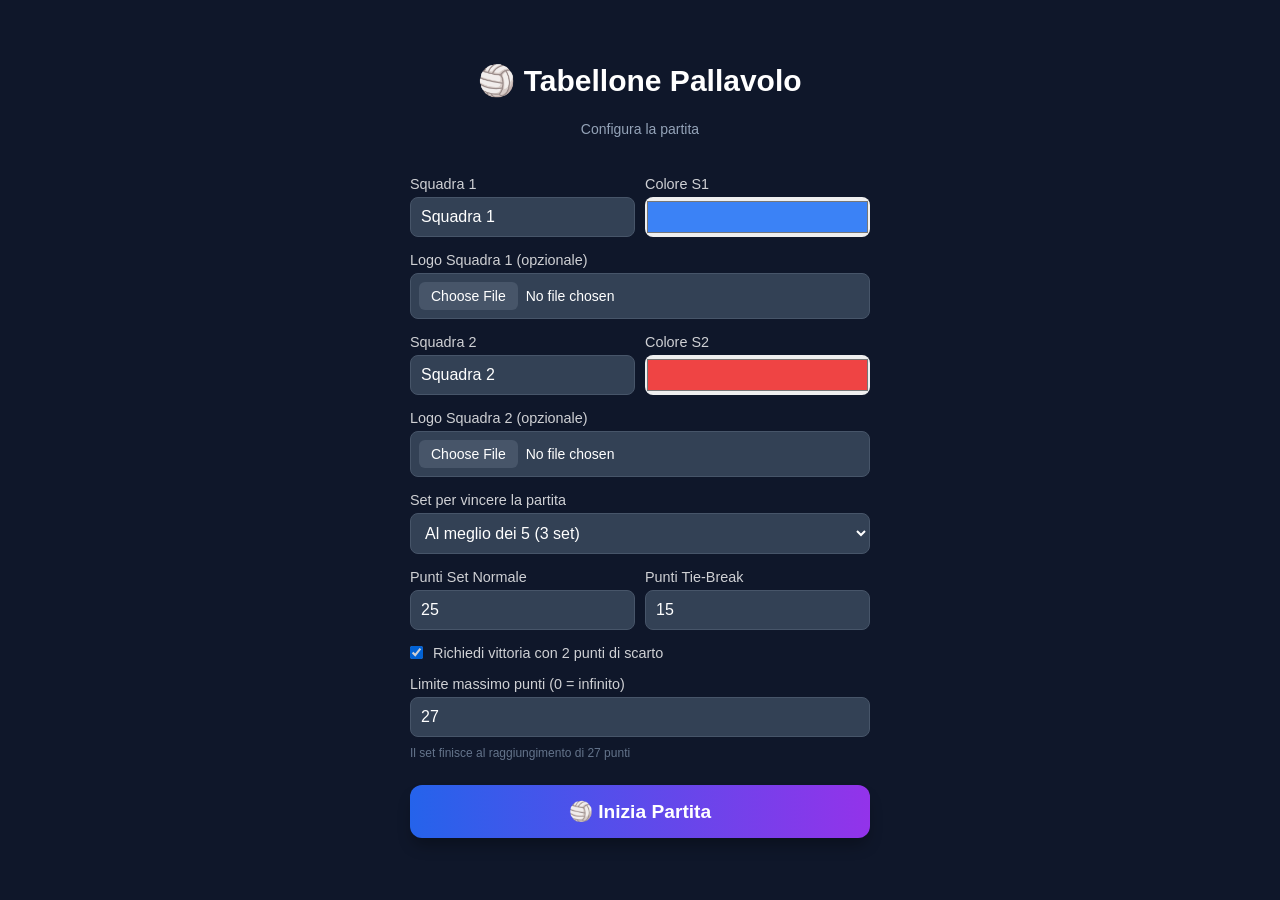
==== index.html @ fcf26193 "task snapshot 94f5e1e7-fddf-4aed-8e7c-32d12f88299a" ====
<!DOCTYPE html>
<html lang="it">
<head>
    <meta charset="UTF-8">
    <meta name="viewport" content="width=device-width, initial-scale=1.0, maximum-scale=1.0, user-scalable=no">
    <title>🏐 Tabellone Pallavolo</title>
    <style>
        * {
            box-sizing: border-box;
            margin: 0;
            padding: 0;
            -webkit-tap-highlight-color: transparent;
        }

        body {
            font-family: -apple-system, BlinkMacSystemFont, 'Segoe UI', Roboto, sans-serif;
            background-color: #0f172a;
            color: #ffffff;
            height: 100dvh;
            overflow: hidden;
            touch-action: none;
        }

        /* SETUP SCREEN */
        #setup-screen {
            padding: 20px;
            max-width: 500px;
            margin: auto;
            height: 100dvh;
            display: flex;
            flex-direction: column;
            justify-content: center;
            gap: 15px;
            overflow-y: auto;
        }

        .form-group {
            display: flex;
            flex-direction: column;
            gap: 5px;
        }

        label {
            font-size: 0.9rem;
            opacity: 0.8;
        }

        input[type="text"], input[type="number"], select {
            padding: 10px;
            border-radius: 8px;
            border: 1px solid #475569;
            background: #334155;
            color: white;
            font-size: 1rem;
        }

        input[type="color"] {
            width: 100%;
            height: 40px;
            border: none;
            cursor: pointer;
            border-radius: 8px;
        }

        input[type="file"] {
            padding: 8px;
            border-radius: 8px;
            border: 1px solid #475569;
            background: #334155;
            color: white;
            font-size: 0.875rem;
            cursor: pointer;
        }

        input[type="file"]::-webkit-file-upload-button {
            background: #475569;
            color: white;
            border: none;
            padding: 6px 12px;
            border-radius: 6px;
            cursor: pointer;
            margin-right: 8px;
        }

        .logo-preview {
            width: 60px;
            height: 60px;
            border-radius: 8px;
            object-fit: contain;
            background: rgba(0,0,0,0.2);
            margin-top: 8px;
        }

        .row {
            display: flex;
            gap: 10px;
        }

        button.primary-btn {
            background: linear-gradient(to right, #2563eb, #9333ea);
            color: white;
            border: none;
            padding: 15px;
            font-size: 1.2rem;
            font-weight: bold;
            border-radius: 12px;
            cursor: pointer;
            margin-top: 10px;
            box-shadow: 0 10px 15px -3px rgba(0,0,0,0.3);
        }

        button.primary-btn:active {
            transform: scale(0.98);
        }

        /* GAME SCREEN */
        #game-screen {
            display: none;
            height: 100dvh;
            width: 100%;
            flex-direction: column;
        }

        .top-bar {
            display: grid;
            grid-template-columns: 1fr auto 1fr;
            align-items: center;
            padding: 12px 16px;
            background: rgba(15, 23, 42, 0.9);
            border-bottom: 1px solid #334155;
            gap: 12px;
        }

        .top-bar-left {
            display: flex;
            align-items: center;
            gap: 8px;
            justify-self: start;
        }

        .top-bar-center {
            display: flex;
            flex-direction: column;
            align-items: center;
            justify-self: center;
        }

        .top-bar-right {
            display: flex;
            align-items: center;
            gap: 4px;
            justify-self: end;
        }

        .set-btn {
            width: 40px;
            height: 40px;
            border-radius: 8px;
            background: #334155;
            color: white;
            border: none;
            font-size: 18px;
            font-weight: bold;
            cursor: pointer;
        }

        .set-btn:disabled {
            opacity: 0.3;
            cursor: not-allowed;
        }

        .set-display {
            display: flex;
            flex-direction: column;
            align-items: center;
            min-width: 100px;
        }

        .set-number {
            font-size: 3.5rem;
            font-weight: 900;
            line-height: 1;
        }

        .set-label {
            font-size: 12px;
            opacity: 0.6;
            font-weight: 600;
            text-transform: uppercase;
        }

        .sets-score-bar {
            font-size: 14px;
            color: rgba(255,255,255,0.5);
            margin-top: 2px;
        }

        .first-to-target {
            padding: 4px 12px;
            border-radius: 20px;
            background: rgba(234, 179, 8, 0.2);
            border: 1px solid rgba(234, 179, 8, 0.5);
            animation: pulse 2s infinite;
        }

        .first-to-target span {
            color: #fde047;
            font-size: 12px;
            font-weight: bold;
        }

        .action-buttons {
            display: flex;
            gap: 4px;
        }

        .action-btn {
            padding: 6px 10px;
            border-radius: 6px;
            background: #334155;
            color: rgba(255,255,255,0.8);
            border: none;
            font-size: 14px;
            cursor: pointer;
        }

        .action-btn.danger {
            background: rgba(127, 29, 29, 0.5);
            color: #fca5a5;
        }

        .court-container {
            flex: 1;
            display: flex;
            overflow: hidden;
        }

        @media (orientation: portrait) {
            .court-container {
                flex-direction: column;
            }
        }

        .team-zone {
            flex: 1;
            display: flex;
            flex-direction: column;
            justify-content: center;
            align-items: center;
            padding: 10px;
            position: relative;
            cursor: pointer;
            user-select: none;
            transition: filter 0.15s;
        }

        .team-zone:active {
            filter: brightness(1.2);
        }

        .team-header {
            display: flex;
            align-items: center;
            justify-content: center;
            gap: 8px;
            width: 100%;
            padding: 8px;
        }

        @media (min-width: 768px) {
            .team-header {
                gap: 12px;
            }
        }

        .team-logo-large {
            width: clamp(120px, 35vw, 300px);
            height: clamp(120px, 35vw, 300px);
            border-radius: 50%;
            object-fit: contain;
            background: rgba(255,255,255,0.15);
            padding: 15px;
            border: 4px solid rgba(255,255,255,0.3);
            box-shadow: 0 12px 30px rgba(0,0,0,0.4);
            margin: 15px 0;
        }

        @media (orientation: landscape) {
            .team-logo-large {
                width: clamp(100px, 22vh, 280px);
                height: clamp(100px, 22vh, 280px);
                padding: 12px;
            }
        }

        @media (min-width: 768px) {
            .team-logo-large {
                width: clamp(180px, 28vw, 350px);
                height: clamp(180px, 28vw, 350px);
                padding: 20px;
                border-width: 5px;
            }
        }

        @media (min-width: 768px) and (orientation: landscape) {
            .team-logo-large {
                width: clamp(150px, 25vh, 320px);
                height: clamp(150px, 25vh, 320px);
                padding: 18px;
            }
        }

        .team-logo-placeholder-large {
            width: clamp(120px, 35vw, 300px);
            height: clamp(120px, 35vw, 300px);
            border-radius: 50%;
            background: rgba(255,255,255,0.1);
            display: flex;
            align-items: center;
            justify-content: center;
            font-size: clamp(60px, 18vw, 150px);
            border: 4px solid rgba(255,255,255,0.2);
            margin: 15px 0;
        }

        @media (orientation: landscape) {
            .team-logo-placeholder-large {
                width: clamp(100px, 22vh, 280px);
                height: clamp(100px, 22vh, 280px);
                font-size: clamp(50px, 12vh, 140px);
            }
        }

        @media (min-width: 768px) {
            .team-logo-placeholder-large {
                width: clamp(180px, 28vw, 350px);
                height: clamp(180px, 28vw, 350px);
                font-size: clamp(90px, 15vw, 180px);
                border-width: 5px;
            }
        }

        @media (min-width: 768px) and (orientation: landscape) {
            .team-logo-placeholder-large {
                width: clamp(150px, 25vh, 320px);
                height: clamp(150px, 25vh, 320px);
                font-size: clamp(75px, 13vh, 160px);
            }
        }

        .team-name {
            font-size: 2rem;
            font-weight: 900;
            text-transform: uppercase;
            text-align: center;
            text-shadow: 0 4px 8px rgba(0,0,0,0.7);
        }

        @media (orientation: landscape) {
            .team-name {
                font-size: 1.75rem;
            }
        }

        @media (min-width: 768px) {
            .team-name {
                font-size: 2.5rem;
            }
        }

        @media (min-width: 768px) and (orientation: landscape) {
            .team-name {
                font-size: 2.25rem;
            }
        }

        @media (min-width: 1024px) and (orientation: landscape) {
            .team-name {
                font-size: 3rem;
            }
        }

        .sets-badge {
            display: flex;
            align-items: center;
            gap: 6px;
            background: rgba(0,0,0,0.3);
            border-radius: 24px;
            padding: 6px 12px;
        }

        @media (min-width: 768px) {
            .sets-badge {
                padding: 8px 16px;
                gap: 8px;
            }
        }

        .set-dot {
            width: 16px;
            height: 16px;
            border-radius: 50%;
            background: white;
            box-shadow: 0 2px 4px rgba(0,0,0,0.3);
        }

        @media (min-width: 768px) {
            .set-dot {
                width: 20px;
                height: 20px;
            }
        }

        .sets-count {
            font-size: 1.5rem;
            font-weight: 900;
            color: white;
            margin-left: 6px;
            text-shadow: 0 2px 4px rgba(0,0,0,0.5);
        }

        @media (min-width: 768px) {
            .sets-count {
                font-size: 2rem;
            }
        }

        .score-display {
            font-size: clamp(6rem, 28vw, 16rem);
            font-weight: 900;
            line-height: 1;
            text-shadow: 0 6px 12px rgba(0,0,0,0.5);
        }

        @media (orientation: landscape) {
            .score-display {
                font-size: clamp(6rem, 25vh, 18rem);
            }
        }

        @media (min-width: 768px) {
            .score-display {
                font-size: clamp(8rem, 25vw, 20rem);
            }
        }

        @media (min-width: 768px) and (orientation: landscape) {
            .score-display {
                font-size: clamp(8rem, 22vh, 22rem);
            }
        }

        .first-to-badge {
            margin-top: 4px;
            padding: 4px 12px;
            border-radius: 20px;
            background: rgba(250, 204, 21, 0.3);
            border: 2px solid #facc15;
            animation: pulse 2s infinite;
        }

        .first-to-badge span {
            color: #fef08a;
            font-weight: bold;
            font-size: 12px;
            text-shadow: 0 1px 2px rgba(0,0,0,0.5);
        }

        @media (min-width: 768px) {
            .first-to-badge span {
                font-size: 14px;
            }
        }

        .hint {
            position: absolute;
            bottom: 8px;
            color: rgba(255,255,255,0.4);
            font-size: 10px;
            text-shadow: 0 1px 2px rgba(0,0,0,0.3);
        }

        @media (min-width: 768px) {
            .hint {
                font-size: 12px;
            }
        }

        /* MODALS */
        .modal-overlay {
            position: fixed;
            top: 0;
            left: 0;
            width: 100%;
            height: 100%;
            background: rgba(0,0,0,0.8);
            backdrop-filter: blur(4px);
            display: none;
            justify-content: center;
            align-items: center;
            z-index: 100;
            padding: 16px;
        }

        .modal-content {
            background: #1e293b;
            border-radius: 16px;
            padding: 24px;
            max-width: 400px;
            width: 100%;
            text-align: center;
            border: 1px solid #475569;
            box-shadow: 0 25px 50px -12px rgba(0,0,0,0.5);
            animation: bounce-in 0.5s;
        }

        .modal-title {
            font-size: 1.5rem;
            font-weight: bold;
            margin-bottom: 16px;
        }

        .modal-text {
            font-size: 1.125rem;
            margin-bottom: 16px;
            color: #cbd5e1;
        }

        .modal-btn {
            width: 100%;
            padding: 12px;
            border-radius: 12px;
            border: none;
            font-weight: bold;
            font-size: 1.125rem;
            cursor: pointer;
            box-shadow: 0 10px 15px -3px rgba(0,0,0,0.3);
        }

        .modal-btn:active {
            transform: scale(0.98);
        }

        .modal-btn.success {
            background: linear-gradient(to right, #16a34a, #059669);
            color: white;
        }

        .modal-btn.primary {
            background: linear-gradient(to right, #2563eb, #9333ea);
            color: white;
        }

        .history-list {
            max-height: 240px;
            overflow-y: auto;
            margin: 16px 0;
        }

        .history-item {
            display: flex;
            align-items: center;
            justify-content: space-between;
            padding: 8px 12px;
            border-radius: 8px;
            margin-bottom: 8px;
        }

        .history-item.team1-won {
            background: rgba(30, 58, 138, 0.3);
            border: 1px solid rgba(29, 78, 216, 0.5);
        }

        .history-item.team2-won {
            background: rgba(127, 29, 29, 0.3);
            border: 1px solid rgba(185, 28, 28, 0.5);
        }

        .victory-screen {
            display: none;
            height: 100dvh;
            width: 100%;
            background: #0f172a;
            justify-content: center;
            align-items: center;
            padding: 16px;
            overflow-y: auto;
        }

        .victory-content {
            text-align: center;
            max-width: 500px;
            width: 100%;
        }

        .trophy {
            font-size: 6rem;
            margin-bottom: 16px;
            animation: bounce 1s infinite;
        }

        @media (min-width: 768px) {
            .trophy {
                font-size: 8rem;
            }
        }

        .winner-name {
            font-size: 2rem;
            font-weight: 900;
            margin-bottom: 8px;
        }

        @media (min-width: 768px) {
            .winner-name {
                font-size: 3rem;
            }
        }

        .winner-label {
            font-size: 1.5rem;
            font-weight: 600;
            margin-bottom: 4px;
        }

        @media (min-width: 768px) {
            .winner-label {
                font-size: 1.875rem;
            }
        }

        .winner-score {
            font-size: 1.125rem;
            color: #94a3b8;
            margin-bottom: 24px;
        }

        @media (min-width: 768px) {
            .winner-score {
                font-size: 1.25rem;
            }
        }

        .summary-box {
            background: #1e293b;
            border-radius: 12px;
            padding: 16px;
            margin-bottom: 24px;
            border: 1px solid #334155;
        }

        .summary-title {
            font-size: 14px;
            font-weight: 600;
            color: #94a3b8;
            margin-bottom: 12px;
            text-transform: uppercase;
            letter-spacing: 0.05em;
        }

        @keyframes pulse {
            0%, 100% { opacity: 1; }
            50% { opacity: 0.5; }
        }

        @keyframes bounce-in {
            0% { transform: scale(0.3); opacity: 0; }
            50% { transform: scale(1.05); opacity: 1; }
            70% { transform: scale(0.95); }
            100% { transform: scale(1); }
        }

        @keyframes bounce {
            0%, 100% { transform: translateY(-10%); }
            50% { transform: translateY(0); }
        }
    </style>
</head>
<body>
    <!-- SETUP SCREEN -->
    <div id="setup-screen">
        <h1 style="text-align:center; font-size:1.875rem; font-weight:bold; margin-bottom:8px;">🏐 Tabellone Pallavolo</h1>
        <p style="text-align:center; color:#94a3b8; font-size:14px; margin-bottom:24px;">Configura la partita</p>

        <div class="row">
            <div class="form-group" style="flex:1;">
                <label>Squadra 1</label>
                <input type="text" id="team1-name" value="Squadra 1">
            </div>
            <div class="form-group" style="flex:1;">
                <label>Colore S1</label>
                <input type="color" id="team1-color" value="#3b82f6">
            </div>
        </div>

        <div class="form-group">
            <label>Logo Squadra 1 (opzionale)</label>
            <input type="file" id="team1-logo" accept="image/*" onchange="previewLogo(1)">
            <img id="logo-preview-1" class="logo-preview" style="display:none;">
        </div>

        <div class="row">
            <div class="form-group" style="flex:1;">
                <label>Squadra 2</label>
                <input type="text" id="team2-name" value="Squadra 2">
            </div>
            <div class="form-group" style="flex:1;">
                <label>Colore S2</label>
                <input type="color" id="team2-color" value="#ef4444">
            </div>
        </div>

        <div class="form-group">
            <label>Logo Squadra 2 (opzionale)</label>
            <input type="file" id="team2-logo" accept="image/*" onchange="previewLogo(2)">
            <img id="logo-preview-2" class="logo-preview" style="display:none;">
        </div>

        <div class="form-group">
            <label>Set per vincere la partita</label>
            <select id="sets-to-win">
                <option value="2">Al meglio dei 3 (2 set)</option>
                <option value="3" selected>Al meglio dei 5 (3 set)</option>
                <option value="4">Al meglio dei 7 (4 set)</option>
            </select>
        </div>

        <div class="row">
            <div class="form-group" style="flex:1;">
                <label>Punti Set Normale</label>
                <input type="number" id="points-normal" value="25" min="1">
            </div>
            <div class="form-group" style="flex:1;">
                <label>Punti Tie-Break</label>
                <input type="number" id="points-tiebreak" value="15" min="1">
            </div>
        </div>

        <div class="form-group">
            <label style="display:flex; align-items:center; gap:10px;">
                <input type="checkbox" id="require-diff" checked>
                Richiedi vittoria con 2 punti di scarto
            </label>
        </div>

        <div class="form-group" id="cap-wrapper">
            <label>Limite massimo punti (0 = infinito)</label>
            <input type="number" id="point-cap" value="27" min="0">
            <p style="font-size:12px; color:#64748b; margin-top:4px;">Il set finisce al raggiungimento di 27 punti</p>
        </div>

        <button class="primary-btn" onclick="startGame()">🏐 Inizia Partita</button>
    </div>

    <!-- GAME SCREEN -->
    <div id="game-screen">
        <div class="top-bar">
            <div class="top-bar-left">
                <button class="set-btn" id="prev-set-btn" onclick="changeSet(-1)">−</button>
                <button class="set-btn" id="next-set-btn" onclick="changeSet(1)">+</button>
            </div>

            <div class="top-bar-center">
                <div class="set-display">
                    <span class="set-number" id="current-set-num">1</span>
                    <span class="set-label">SET <span id="tiebreak-label" style="color:#facc15; display:none;">TIE-BREAK</span></span>
                    <span class="sets-score-bar" id="sets-score">Set: 0 - 0</span>
                </div>
            </div>

            <div class="top-bar-right">
                <button class="action-btn" onclick="showHistory()">📋</button>
                <button class="action-btn" onclick="swapSides()">🔄</button>
                <button class="action-btn" onclick="undoLastSet()">↩️</button>
                <button class="action-btn danger" onclick="backToSetup()">✕</button>
            </div>
        </div>

        <div class="court-container" id="court">
            <div class="team-zone" id="zone-team1" oncontextmenu="return false;">
                <div class="team-header">
                    <div class="team-name" id="display-name-1">Squadra 1</div>
                    <div class="sets-badge">
                        <div id="sets-dots-1"></div>
                        <span class="sets-count" id="sets-count-1">0</span>
                    </div>
                </div>
                <div class="score-display" id="score-1">0</div>
                <div id="logo-container-1">
                    <div class="team-logo-placeholder-large">🏐</div>
                </div>
                <div class="first-to-badge" id="first-to-1" style="display:none;">
                    <span>⭐ Primo a 25!</span>
                </div>
                <div class="hint">Tap = +1 | Pressione lunga = -1</div>
            </div>

            <div class="team-zone" id="zone-team2" oncontextmenu="return false;">
                <div class="team-header">
                    <div class="team-name" id="display-name-2">Squadra 2</div>
                    <div class="sets-badge">
                        <div id="sets-dots-2"></div>
                        <span class="sets-count" id="sets-count-2">0</span>
                    </div>
                </div>
                <div class="score-display" id="score-2">0</div>
                <div id="logo-container-2">
                    <div class="team-logo-placeholder-large">🏐</div>
                </div>
                <div class="first-to-badge" id="first-to-2" style="display:none;">
                    <span>⭐ Primo a 25!</span>
                </div>
                <div class="hint">Tap = +1 | Pressione lunga = -1</div>
            </div>
        </div>
    </div>

    <!-- SET WON MODAL -->
    <div class="modal-overlay" id="modal-set">
        <div class="modal-content">
            <div style="font-size:3rem; margin-bottom:12px;">🎉</div>
            <h2 class="modal-title" id="modal-set-title">Set 1 vinto!</h2>
            <div id="modal-set-winner" style="font-size:1.875rem; font-weight:900; margin-bottom:8px;">Squadra 1</div>
            <p class="modal-text" id="modal-set-score">25 - 20</p>
            <button class="modal-btn success" onclick="nextSet()">Prossimo Set →</button>
        </div>
    </div>

    <!-- HISTORY MODAL -->
    <div class="modal-overlay" id="modal-history">
        <div class="modal-content">
            <div style="display:flex; justify-content:space-between; align-items:center; margin-bottom:16px;">
                <h2 class="modal-title" style="margin:0;">📋 Storico Set</h2>
                <button class="action-btn" onclick="closeHistory()" style="width:32px; height:32px; border-radius:50%;">✕</button>
            </div>
            <div class="history-list" id="history-list"></div>
            <p style="color:#94a3b8; font-size:12px; text-align:center; padding-top:12px; border-top:1px solid #334155;">
                Set in corso: <strong id="history-current-set">1</strong>
            </p>
        </div>
    </div>

    <!-- VICTORY SCREEN -->
    <div class="victory-screen" id="victory-screen">
        <div class="victory-content">
            <div class="trophy">🏆</div>
            <h1 class="winner-name" id="victory-winner-name">Squadra 1</h1>
            <p class="winner-label">VINCITORE!</p>
            <p class="winner-score" id="victory-score">3 - 1 nei set</p>

            <div class="summary-box">
                <h3 class="summary-title">Riepilogo Set</h3>
                <div id="victory-history"></div>
            </div>

            <button class="modal-btn primary" onclick="newMatch()">🏐 Nuova Partita</button>
        </div>
    </div>

    <script>
        // Game State
        const state = {
            config: {},
            scores: [0, 0],
            setsWon: [0, 0],
            currentSet: 1,
            teamsSwapped: false,
            setHistory: [],
            firstToTarget: null,
            pressTimer: null,
            isLongPress: false,
            currentPressTeam: null,
            team1Logo: null,
            team2Logo: null
        };

        // Setup toggle for cap
        document.getElementById('require-diff').addEventListener('change', function() {
            document.getElementById('cap-wrapper').style.display = this.checked ? 'block' : 'none';
        });

        // Logo preview and storage
        function previewLogo(teamNum) {
            const input = document.getElementById(`team${teamNum}-logo`);
            const preview = document.getElementById(`logo-preview-${teamNum}`);
            const file = input.files[0];
            
            if (file) {
                const reader = new FileReader();
                reader.onload = function(e) {
                    preview.src = e.target.result;
                    preview.style.display = 'block';
                    
                    if (teamNum === 1) {
                        state.team1Logo = e.target.result;
                    } else {
                        state.team2Logo = e.target.result;
                    }
                };
                reader.readAsDataURL(file);
            }
        }

        function startGame() {
            state.config = {
                team1Name: document.getElementById('team1-name').value || 'Squadra 1',
                team2Name: document.getElementById('team2-name').value || 'Squadra 2',
                team1Color: document.getElementById('team1-color').value,
                team2Color: document.getElementById('team2-color').value,
                setsToWin: parseInt(document.getElementById('sets-to-win').value),
                pointsNormal: parseInt(document.getElementById('points-normal').value),
                pointsTieBreak: parseInt(document.getElementById('points-tiebreak').value),
                requireDiff: document.getElementById('require-diff').checked,
                pointCap: parseInt(document.getElementById('point-cap').value)
            };

            document.getElementById('zone-team1').style.backgroundColor = state.config.team1Color;
            document.getElementById('zone-team2').style.backgroundColor = state.config.team2Color;
            document.getElementById('display-name-1').textContent = state.config.team1Name;
            document.getElementById('display-name-2').textContent = state.config.team2Name;

            state.scores = [0, 0];
            state.setsWon = [0, 0];
            state.currentSet = 1;
            state.teamsSwapped = false;
            state.setHistory = [];
            state.firstToTarget = null;

            loadLogos();

            document.getElementById('setup-screen').style.display = 'none';
            document.getElementById('game-screen').style.display = 'flex';

            updateUI();
            setupLongPress();
        }

        function loadLogos() {
            const logo1Container = document.getElementById('logo-container-1');
            if (state.team1Logo) {
                logo1Container.innerHTML = `<img src="${state.team1Logo}" class="team-logo-large" alt="Logo ${state.config.team1Name}">`;
            } else {
                logo1Container.innerHTML = '<div class="team-logo-placeholder-large">🏐</div>';
            }

            const logo2Container = document.getElementById('logo-container-2');
            if (state.team2Logo) {
                logo2Container.innerHTML = `<img src="${state.team2Logo}" class="team-logo-large" alt="Logo ${state.config.team2Name}">`;
            } else {
                logo2Container.innerHTML = '<div class="team-logo-placeholder-large">🏐</div>';
            }
        }

        let isProcessing = false;
        let hasTouch = false;

        function setupLongPress() {
            const zones = [document.getElementById('zone-team1'), document.getElementById('zone-team2')];
            
            zones.forEach((zone, idx) => {
                const teamIdx = idx + 1;
                
                const newZone = zone.cloneNode(true);
                zone.parentNode.replaceChild(newZone, zone);
                
                newZone.id = `zone-team${teamIdx}`;
                
                hasTouch = 'ontouchstart' in window;
                
                if (hasTouch) {
                    newZone.addEventListener('touchstart', (e) => {
                        e.preventDefault();
                        if (isProcessing) return;
                        isProcessing = true;
                        startPress(teamIdx);
                    }, { passive: false });
                    
                    newZone.addEventListener('touchend', (e) => {
                        e.preventDefault();
                        endPress(teamIdx);
                        setTimeout(() => { isProcessing = false; }, 100);
                    }, { passive: false });
                    
                    newZone.addEventListener('touchcancel', () => {
                        cancelPress();
                        isProcessing = false;
                    });
                } else {
                    newZone.addEventListener('mousedown', (e) => {
                        e.preventDefault();
                        if (isProcessing) return;
                        isProcessing = true;
                        startPress(teamIdx);
                    });
                    
                    newZone.addEventListener('mouseup', (e) => {
                        e.preventDefault();
                        endPress(teamIdx);
                        setTimeout(() => { isProcessing = false; }, 100);
                    });
                    
                    newZone.addEventListener('mouseleave', () => {
                        cancelPress();
                        isProcessing = false;
                    });
                }
            });
        }

        function startPress(teamIdx) {
            state.isLongPress = false;
            state.currentPressTeam = teamIdx;
            
            state.pressTimer = setTimeout(() => {
                state.isLongPress = true;
                subtractPoint(teamIdx);
                
                const zone = document.getElementById(`zone-team${teamIdx}`);
                if (zone) {
                    zone.style.filter = 'brightness(0.75)';
                    setTimeout(() => {
                        if (zone) zone.style.filter = '';
                    }, 200);
                }
                
                isProcessing = false;
            }, 500);
        }

        function endPress(teamIdx) {
            if (state.pressTimer) {
                clearTimeout(state.pressTimer);
                state.pressTimer = null;
            }
            
            if (!state.isLongPress && state.currentPressTeam === teamIdx) {
                addPoint(teamIdx);
            }
            
            state.currentPressTeam = null;
        }

        function cancelPress() {
            if (state.pressTimer) {
                clearTimeout(state.pressTimer);
                state.pressTimer = null;
            }
            state.isLongPress = false;
        }

        function addPoint(teamIdx) {
            const idx = teamIdx - 1;
            state.scores[idx]++;

            const target = getTargetPoints();
            if (!state.firstToTarget) {
                if (state.scores[0] >= target && state.scores[0] > state.scores[1]) {
                    state.firstToTarget = 1;
                } else if (state.scores[1] >= target && state.scores[1] > state.scores[0]) {
                    state.firstToTarget = 2;
                }
            }

            checkSetEnd();
            updateUI();
        }

        function subtractPoint(teamIdx) {
            const idx = teamIdx - 1;
            if (state.scores[idx] > 0) {
                state.scores[idx]--;
                updateUI();
            }
        }

        function getTargetPoints() {
            const maxSet = state.config.setsToWin * 2 - 1;
            return state.currentSet === maxSet ? state.config.pointsTieBreak : state.config.pointsNormal;
        }

        function checkSetEnd() {
            const s1 = state.scores[0];
            const s2 = state.scores[1];
            const target = getTargetPoints();
            let winner = -1;

            if (s1 >= target || s2 >= target) {
                if (state.config.requireDiff) {
                    const diff = Math.abs(s1 - s2);
                    if (diff >= 2) {
                        winner = s1 > s2 ? 0 : 1;
                    } else if (state.config.pointCap > 0) {
                        if (s1 >= state.config.pointCap && s1 > s2) winner = 0;
                        if (s2 >= state.config.pointCap && s2 > s1) winner = 1;
                    }
                } else {
                    winner = s1 > s2 ? 0 : 1;
                }
            }

            if (winner !== -1) {
                endSet(winner);
            }
        }

        function endSet(winnerIdx) {
            state.setsWon[winnerIdx]++;
            state.setHistory.push({
                team1: state.scores[0],
                team2: state.scores[1],
                winner: winnerIdx + 1
            });

            const winnerName = winnerIdx === 0 ? state.config.team1Name : state.config.team2Name;
            const winnerColor = winnerIdx === 0 ? state.config.team1Color : state.config.team2Color;
            
            document.getElementById('modal-set-title').textContent = `Set ${state.currentSet} vinto!`;
            document.getElementById('modal-set-winner').textContent = winnerName;
            document.getElementById('modal-set-winner').style.color = winnerColor;
            document.getElementById('modal-set-score').textContent = `${state.scores[0]} - ${state.scores[1]}`;
            document.getElementById('modal-set').style.display = 'flex';
        }

        function nextSet() {
            document.getElementById('modal-set').style.display = 'none';

            if (state.setsWon[0] >= state.config.setsToWin || state.setsWon[1] >= state.config.setsToWin) {
                showVictory();
                return;
            }

            state.scores = [0, 0];
            state.currentSet++;
            state.firstToTarget = null;
            updateUI();
        }

        function changeSet(delta) {
            const maxSet = state.config.setsToWin * 2 - 1;
            const newSet = Math.max(1, Math.min(maxSet, state.currentSet + delta));
            state.currentSet = newSet;
            state.firstToTarget = null;
            updateUI();
        }

        function swapSides() {
            state.teamsSwapped = !state.teamsSwapped;
            const court = document.getElementById('court');
            if (state.teamsSwapped) {
                court.style.flexDirection = window.innerWidth > window.innerHeight ? 'row-reverse' : 'column-reverse';
            } else {
                court.style.flexDirection = window.innerWidth > window.innerHeight ? 'row' : 'column';
            }
        }

        function undoLastSet() {
            if (state.setHistory.length === 0) return;

            const lastSet = state.setHistory.pop();
            const winnerIdx = lastSet.winner - 1;
            state.setsWon[winnerIdx]--;
            state.currentSet--;
            state.scores = [0, 0];
            state.firstToTarget = null;
            updateUI();
        }

        function showHistory() {
            const list = document.getElementById('history-list');
            list.innerHTML = '';

            if (state.setHistory.length === 0) {
                list.innerHTML = '<p style="color:#94a3b8; text-align:center; padding:16px;">Nessun set completato</p>';
            } else {
                state.setHistory.forEach((set, i) => {
                    const item = document.createElement('div');
                    item.className = `history-item ${set.winner === 1 ? 'team1-won' : 'team2-won'}`;
                    item.innerHTML = `
                        <div style="display:flex; align-items:center; gap:8px;">
                            <span style="color:rgba(255,255,255,0.6); font-size:12px; font-weight:600;">Set ${i + 1}</span>
                            <span style="color:#facc15; font-size:12px;">🏆</span>
                        </div>
                        <div style="display:flex; align-items:center; gap:8px; font-size:14px;">
                            <span style="font-weight:bold; color:${set.winner === 1 ? '#60a5fa' : 'rgba(255,255,255,0.5)'};">${state.config.team1Name}: ${set.team1}</span>
                            <span style="color:#475569;">-</span>
                            <span style="font-weight:bold; color:${set.winner === 2 ? '#f87171' : 'rgba(255,255,255,0.5)'};">${state.config.team2Name}: ${set.team2}</span>
                        </div>
                    `;
                    list.appendChild(item);
                });
            }

            document.getElementById('history-current-set').textContent = state.currentSet;
            document.getElementById('modal-history').style.display = 'flex';
        }

        function closeHistory() {
            document.getElementById('modal-history').style.display = 'none';
        }

        function showVictory() {
            const winnerIdx = state.setsWon[0] > state.setsWon[1] ? 0 : 1;
            const winnerName = winnerIdx === 0 ? state.config.team1Name : state.config.team2Name;
            const winnerColor = winnerIdx === 0 ? state.config.team1Color : state.config.team2Color;

            document.getElementById('victory-winner-name').textContent = winnerName;
            document.getElementById('victory-winner-name').style.color = winnerColor;
            document.getElementById('victory-score').textContent = `${state.setsWon[0]} - ${state.setsWon[1]} nei set`;

            const historyDiv = document.getElementById('victory-history');
            historyDiv.innerHTML = '';
            state.setHistory.forEach((set, i) => {
                const item = document.createElement('div');
                item.style.cssText = 'display:flex; justify-content:space-between; align-items:center; background:rgba(51,65,85,0.5); border-radius:8px; padding:8px 12px; margin-bottom:8px;';
                item.innerHTML = `
                    <span style="color:#94a3b8; font-size:14px; font-weight:500;">Set ${i + 1}</span>
                    <div style="display:flex; align-items:center; gap:12px;">
                        <span style="font-weight:bold; color:${set.winner === 1 ? 'white' : 'rgba(255,255,255,0.5)'};">${state.config.team1Name}: ${set.team1}</span>
                        <span style="color:#475569;">|</span>
                        <span style="font-weight:bold; color:${set.winner === 2 ? 'white' : 'rgba(255,255,255,0.5)'};">${state.config.team2Name}: ${set.team2}</span>
                    </div>
                `;
                historyDiv.appendChild(item);
            });

            document.getElementById('game-screen').style.display = 'none';
            document.getElementById('victory-screen').style.display = 'flex';
        }

        function backToSetup() {
            if (confirm('Sei sicuro di voler abbandonare la partita in corso?')) {
                document.getElementById('game-screen').style.display = 'none';
                document.getElementById('setup-screen').style.display = 'flex';
                
                state.team1Logo = null;
                state.team2Logo = null;
                document.getElementById('team1-logo').value = '';
                document.getElementById('team2-logo').value = '';
                document.getElementById('logo-preview-1').style.display = 'none';
                document.getElementById('logo-preview-2').style.display = 'none';
            }
        }

        function newMatch() {
            document.getElementById('victory-screen').style.display = 'none';
            document.getElementById('setup-screen').style.display = 'flex';
            
            state.team1Logo = null;
            state.team2Logo = null;
            document.getElementById('team1-logo').value = '';
            document.getElementById('team2-logo').value = '';
            document.getElementById('logo-preview-1').style.display = 'none';
            document.getElementById('logo-preview-2').style.display = 'none';
        }

        function updateUI() {
            document.getElementById('score-1').textContent = state.scores[0];
            document.getElementById('score-2').textContent = state.scores[1];

            document.getElementById('sets-count-1').textContent = state.setsWon[0];
            document.getElementById('sets-count-2').textContent = state.setsWon[1];

            updateSetDots('sets-dots-1', state.setsWon[0]);
            updateSetDots('sets-dots-2', state.setsWon[1]);

            document.getElementById('current-set-num').textContent = state.currentSet;
            const maxSet = state.config.setsToWin * 2 - 1;
            const isTiebreak = state.currentSet === maxSet;
            document.getElementById('tiebreak-label').style.display = isTiebreak ? 'inline' : 'none';

            document.getElementById('prev-set-btn').disabled = state.currentSet <= 1;
            document.getElementById('next-set-btn').disabled = state.currentSet >= maxSet;

            document.getElementById('sets-score').textContent = `Set: ${state.setsWon[0]} - ${state.setsWon[1]}`;

            const target = getTargetPoints();
            if (state.firstToTarget) {
                const zone1 = document.getElementById('first-to-1');
                const zone2 = document.getElementById('first-to-2');
                zone1.style.display = state.firstToTarget === 1 ? 'block' : 'none';
                zone2.style.display = state.firstToTarget === 2 ? 'block' : 'none';
                zone1.querySelector('span').textContent = `⭐ Primo a ${target}!`;
                zone2.querySelector('span').textContent = `⭐ Primo a ${target}!`;
            } else {
                document.getElementById('first-to-1').style.display = 'none';
                document.getElementById('first-to-2').style.display = 'none';
            }
        }

        function updateSetDots(elementId, count) {
            const container = document.getElementById(elementId);
            container.innerHTML = '';
            for (let i = 0; i < count; i++) {
                const dot = document.createElement('div');
                dot.className = 'set-dot';
                container.appendChild(dot);
            }
        }

        document.addEventListener('contextmenu', e => e.preventDefault());

        window.addEventListener('resize', () => {
            if (document.getElementById('game-screen').style.display === 'flex') {
                const court = document.getElementById('court');
                if (state.teamsSwapped) {
                    court.style.flexDirection = window.innerWidth > window.innerHeight ? 'row-reverse' : 'column-reverse';
                } else {
                    court.style.flexDirection = window.innerWidth > window.innerHeight ? 'row' : 'column';
                }
            }
        });
    </script>
</body>
</html>
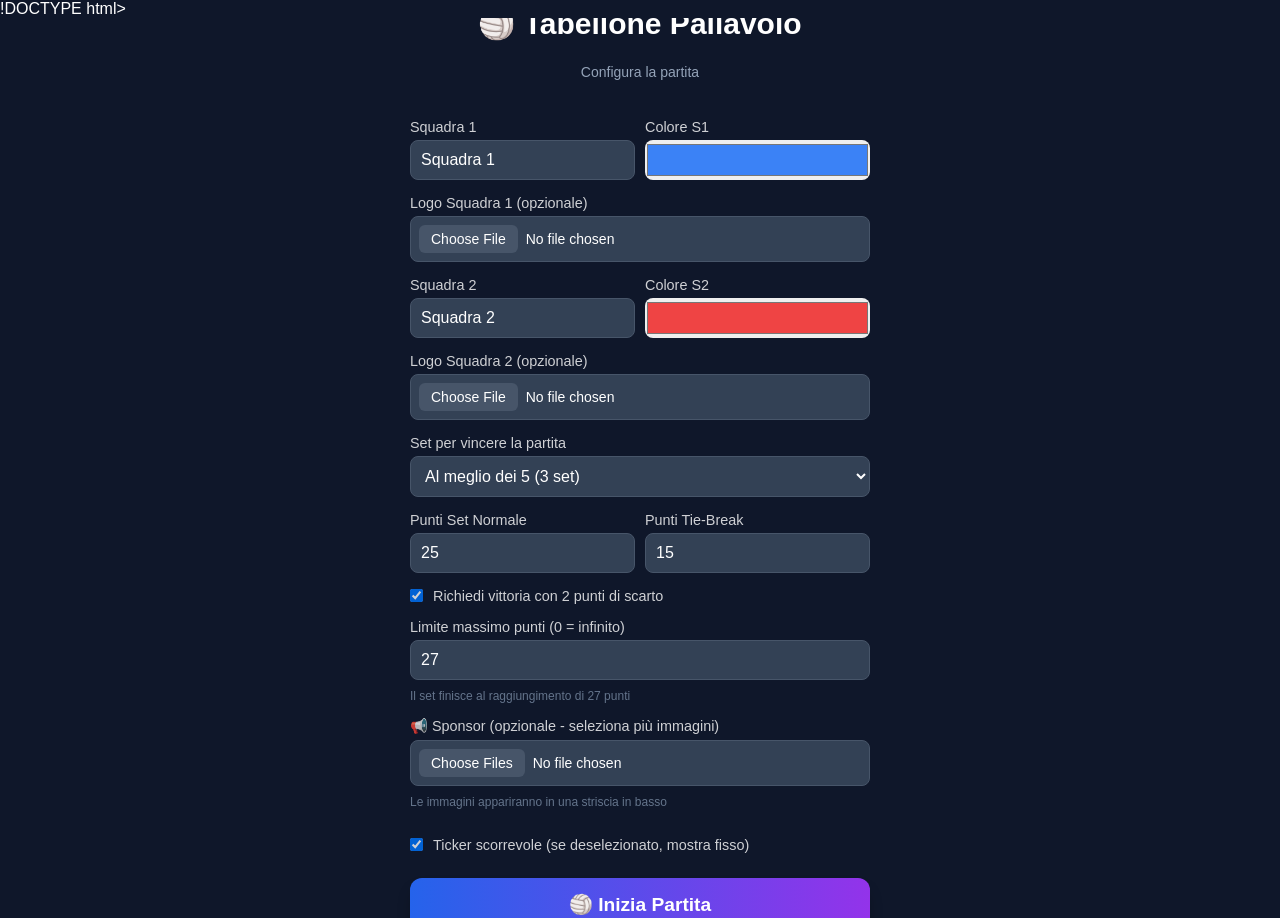
==== commit e27b2f52: "Update index.html" ====
--- a/index.html
+++ b/index.html
@@ -1,4 +1,4 @@
-<!DOCTYPE html>
+!DOCTYPE html>
 <html lang="it">
 <head>
     <meta charset="UTF-8">
@@ -658,6 +658,113 @@
             letter-spacing: 0.05em;
         }
 
+        /* SPONSOR TICKER */
+        .sponsor-ticker {
+            width: 100%;
+            height: 80px;
+            background: linear-gradient(to right, #1e293b, #334155, #1e293b);
+            border-top: 2px solid #475569;
+            overflow: hidden;
+            position: relative;
+            display: none;
+        }
+
+        .sponsor-ticker.active {
+            display: block;
+        }
+
+        .sponsor-ticker-label {
+            position: absolute;
+            left: 0;
+            top: 0;
+            bottom: 0;
+            width: 100px;
+            background: linear-gradient(to right, #1e293b 80%, transparent);
+            display: flex;
+            align-items: center;
+            justify-content: center;
+            font-size: 12px;
+            font-weight: 600;
+            color: #94a3b8;
+            text-transform: uppercase;
+            letter-spacing: 0.1em;
+            z-index: 2;
+            padding-left: 12px;
+        }
+
+        .sponsor-ticker-track {
+            display: flex;
+            align-items: center;
+            height: 100%;
+            padding: 0 120px;
+        }
+
+        .sponsor-ticker-track.scrolling {
+            animation: ticker-scroll 30s linear infinite;
+        }
+
+        .sponsor-ticker-track.scrolling:hover {
+            animation-play-state: paused;
+        }
+
+        .sponsor-item {
+            flex-shrink: 0;
+            height: 60px;
+            margin: 0 30px;
+            display: flex;
+            align-items: center;
+            justify-content: center;
+            background: rgba(255,255,255,0.05);
+            border-radius: 8px;
+            padding: 8px 16px;
+            transition: transform 0.2s;
+        }
+
+        .sponsor-item:hover {
+            transform: scale(1.05);
+        }
+
+        .sponsor-item img {
+            max-height: 100%;
+            max-width: 150px;
+            object-fit: contain;
+            filter: brightness(1.1);
+        }
+
+        @keyframes ticker-scroll {
+            0% {
+                transform: translateX(0);
+            }
+            100% {
+                transform: translateX(-50%);
+            }
+        }
+
+        @media (max-width: 768px) {
+            .sponsor-ticker {
+                height: 60px;
+            }
+
+            .sponsor-ticker-label {
+                width: 80px;
+                font-size: 10px;
+            }
+
+            .sponsor-ticker-track {
+                padding: 0 90px;
+            }
+
+            .sponsor-item {
+                height: 45px;
+                margin: 0 20px;
+                padding: 6px 12px;
+            }
+
+            .sponsor-item img {
+                max-width: 100px;
+            }
+        }
+
         @keyframes pulse {
             0%, 100% { opacity: 1; }
             50% { opacity: 0.5; }
@@ -747,6 +854,20 @@
             <label>Limite massimo punti (0 = infinito)</label>
             <input type="number" id="point-cap" value="27" min="0">
             <p style="font-size:12px; color:#64748b; margin-top:4px;">Il set finisce al raggiungimento di 27 punti</p>
+        </div>
+
+        <div class="form-group">
+            <label>📢 Sponsor (opzionale - seleziona più immagini)</label>
+            <input type="file" id="sponsor-images" accept="image/*" multiple onchange="previewSponsors()">
+            <p style="font-size:12px; color:#64748b; margin-top:4px;">Le immagini appariranno in una striscia in basso</p>
+            <div id="sponsor-preview-container" style="display:flex; flex-wrap:wrap; gap:8px; margin-top:8px;"></div>
+        </div>
+
+        <div class="form-group">
+            <label style="display:flex; align-items:center; gap:10px;">
+                <input type="checkbox" id="sponsor-scroll" checked>
+                Ticker scorrevole (se deselezionato, mostra fisso)
+            </label>
         </div>
 
         <button class="primary-btn" onclick="startGame()">🏐 Inizia Partita</button>
@@ -813,6 +934,12 @@
                 <div class="hint">Tap = +1 | Pressione lunga = -1</div>
             </div>
         </div>
+
+        <!-- SPONSOR TICKER -->
+        <div class="sponsor-ticker" id="sponsor-ticker">
+            <div class="sponsor-ticker-label">SPONSOR</div>
+            <div class="sponsor-ticker-track" id="sponsor-ticker-track"></div>
+        </div>
     </div>
 
     <!-- SET WON MODAL -->
@@ -871,7 +998,9 @@
             isLongPress: false,
             currentPressTeam: null,
             team1Logo: null,
-            team2Logo: null
+            team2Logo: null,
+            sponsorImages: [],
+            sponsorScroll: true
         };
 
         // Setup toggle for cap
@@ -901,6 +1030,30 @@
             }
         }
 
+        // Sponsor preview and storage
+        function previewSponsors() {
+            const input = document.getElementById('sponsor-images');
+            const previewContainer = document.getElementById('sponsor-preview-container');
+            previewContainer.innerHTML = '';
+            state.sponsorImages = [];
+
+            const files = input.files;
+            if (files.length === 0) return;
+
+            Array.from(files).forEach((file, index) => {
+                const reader = new FileReader();
+                reader.onload = function(e) {
+                    state.sponsorImages.push(e.target.result);
+                    
+                    const img = document.createElement('img');
+                    img.src = e.target.result;
+                    img.style.cssText = 'width:60px; height:60px; object-fit:contain; border-radius:8px; background:rgba(0,0,0,0.2);';
+                    previewContainer.appendChild(img);
+                };
+                reader.readAsDataURL(file);
+            });
+        }
+
         function startGame() {
             state.config = {
                 team1Name: document.getElementById('team1-name').value || 'Squadra 1',
@@ -925,8 +1078,10 @@
             state.teamsSwapped = false;
             state.setHistory = [];
             state.firstToTarget = null;
+            state.sponsorScroll = document.getElementById('sponsor-scroll').checked;
 
             loadLogos();
+            loadSponsors();
 
             document.getElementById('setup-screen').style.display = 'none';
             document.getElementById('game-screen').style.display = 'flex';
@@ -948,6 +1103,44 @@
                 logo2Container.innerHTML = `<img src="${state.team2Logo}" class="team-logo-large" alt="Logo ${state.config.team2Name}">`;
             } else {
                 logo2Container.innerHTML = '<div class="team-logo-placeholder-large">🏐</div>';
+            }
+        }
+
+        function loadSponsors() {
+            const ticker = document.getElementById('sponsor-ticker');
+            const track = document.getElementById('sponsor-ticker-track');
+            
+            // Se non ci sono sponsor, nascondi il ticker
+            if (!state.sponsorImages || state.sponsorImages.length === 0) {
+                ticker.classList.remove('active');
+                return;
+            }
+
+            // Mostra il ticker
+            ticker.classList.add('active');
+            track.innerHTML = '';
+
+            // Crea gli elementi sponsor (duplicati per effetto loop continuo)
+            const createSponsorItems = () => {
+                state.sponsorImages.forEach(src => {
+                    const item = document.createElement('div');
+                    item.className = 'sponsor-item';
+                    item.innerHTML = `<img src="${src}" alt="Sponsor">`;
+                    track.appendChild(item);
+                });
+            };
+
+            // Crea due set di sponsor per loop continuo
+            createSponsorItems();
+            createSponsorItems();
+
+            // Applica o rimuovi l'animazione di scorrimento
+            if (state.sponsorScroll) {
+                track.classList.add('scrolling');
+            } else {
+                track.classList.remove('scrolling');
+                // Se non scorre, centra gli sponsor
+                track.style.justifyContent = 'center';
             }
         }
 
@@ -1234,10 +1427,13 @@
                 
                 state.team1Logo = null;
                 state.team2Logo = null;
+                state.sponsorImages = [];
                 document.getElementById('team1-logo').value = '';
                 document.getElementById('team2-logo').value = '';
+                document.getElementById('sponsor-images').value = '';
                 document.getElementById('logo-preview-1').style.display = 'none';
                 document.getElementById('logo-preview-2').style.display = 'none';
+                document.getElementById('sponsor-preview-container').innerHTML = '';
             }
         }
 
@@ -1247,10 +1443,13 @@
             
             state.team1Logo = null;
             state.team2Logo = null;
+            state.sponsorImages = [];
             document.getElementById('team1-logo').value = '';
             document.getElementById('team2-logo').value = '';
+            document.getElementById('sponsor-images').value = '';
             document.getElementById('logo-preview-1').style.display = 'none';
             document.getElementById('logo-preview-2').style.display = 'none';
+            document.getElementById('sponsor-preview-container').innerHTML = '';
         }
 
         function updateUI() {
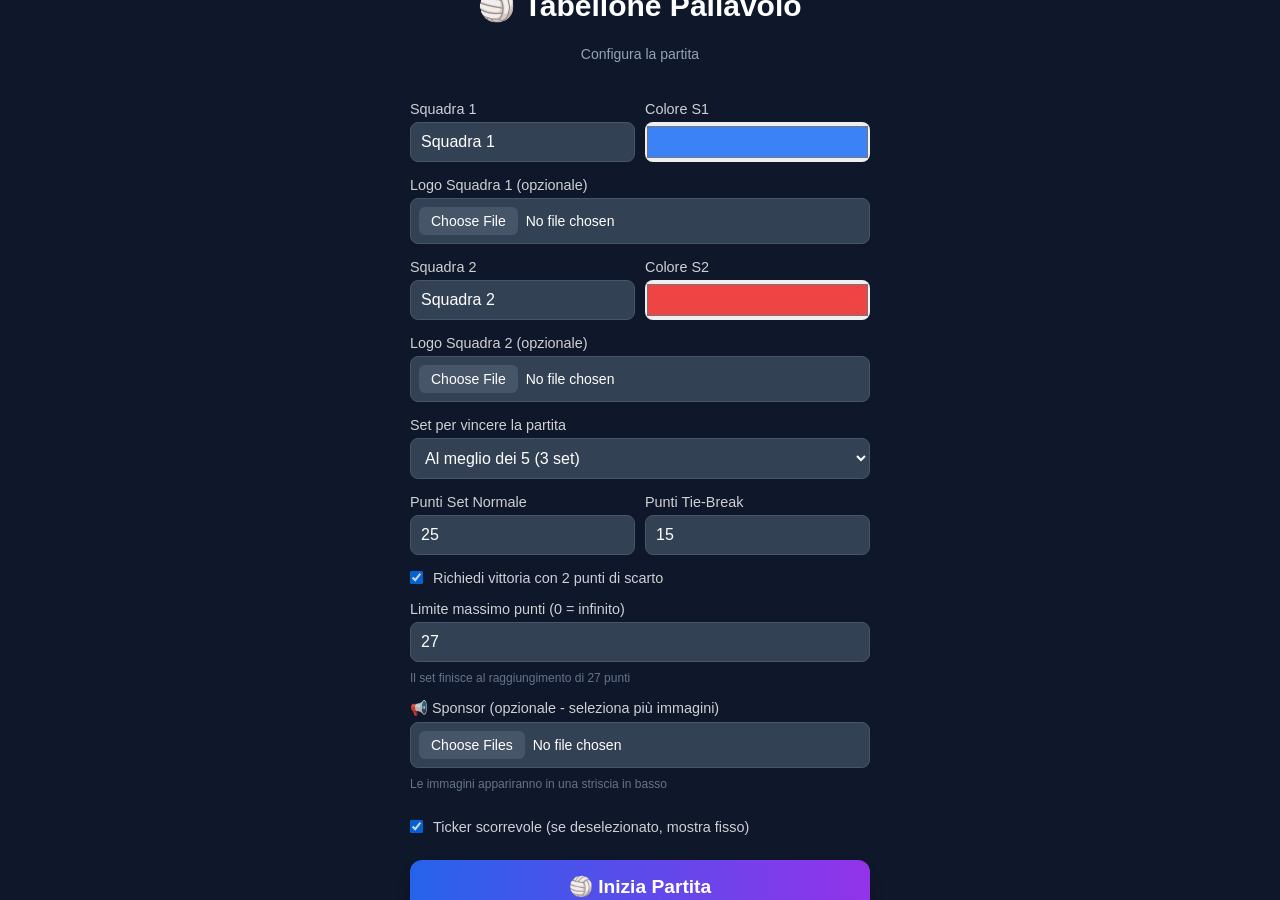
==== commit 981b3be8: "Update index.html" ====
--- a/index.html
+++ b/index.html
@@ -1,4 +1,4 @@
-!DOCTYPE html>
+<!DOCTYPE html>
 <html lang="it">
 <head>
     <meta charset="UTF-8">
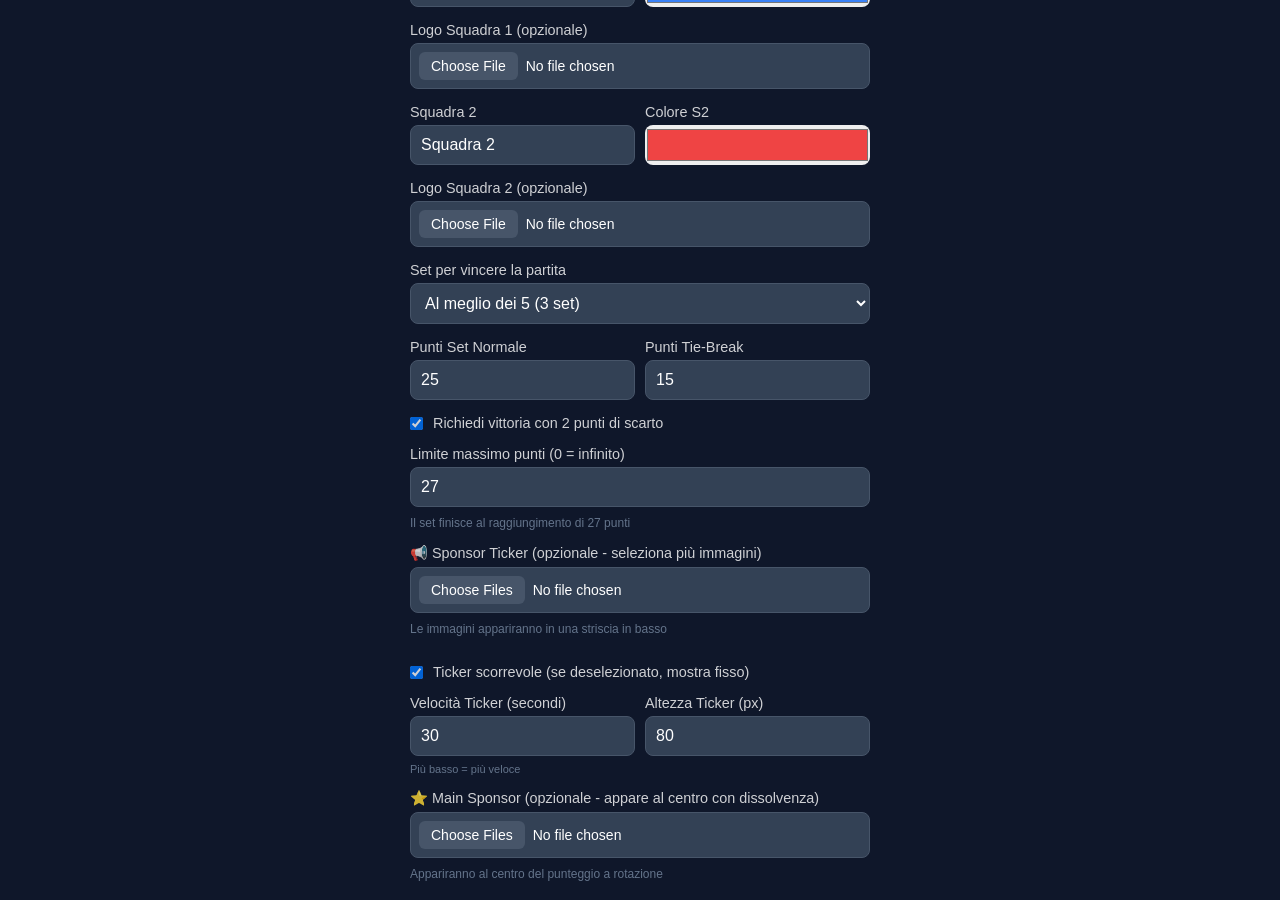
==== commit 9d6db984: "Update index.html" ====
--- a/index.html
+++ b/index.html
@@ -233,6 +233,7 @@
             flex: 1;
             display: flex;
             overflow: hidden;
+            position: relative;
         }
 
         @media (orientation: portrait) {
@@ -697,10 +698,11 @@
             align-items: center;
             height: 100%;
             padding: 0 120px;
+            white-space: nowrap;
         }
 
         .sponsor-ticker-track.scrolling {
-            animation: ticker-scroll 30s linear infinite;
+            animation: ticker-scroll var(--ticker-speed, 30s) linear infinite;
         }
 
         .sponsor-ticker-track.scrolling:hover {
@@ -710,8 +712,8 @@
         .sponsor-item {
             flex-shrink: 0;
             height: 60px;
-            margin: 0 30px;
-            display: flex;
+            margin: 0;
+            display: inline-flex;
             align-items: center;
             justify-content: center;
             background: rgba(255,255,255,0.05);
@@ -740,6 +742,93 @@
             }
         }
 
+        /* MAIN SPONSOR OVERLAY */
+        .main-sponsor-overlay {
+            position: absolute;
+            top: 50%;
+            left: 50%;
+            transform: translate(-50%, -50%);
+            width: 80%;
+            max-width: 400px;
+            height: 200px;
+            display: flex;
+            align-items: center;
+            justify-content: center;
+            pointer-events: none;
+            z-index: 5;
+            opacity: 0;
+            transition: opacity 1s ease-in-out;
+        }
+
+        .main-sponsor-overlay.visible {
+            opacity: 1;
+        }
+
+        .main-sponsor-overlay img {
+            max-width: 100%;
+            max-height: 100%;
+            object-fit: contain;
+            filter: drop-shadow(0 4px 12px rgba(0,0,0,0.5));
+        }
+
+        /* EDIT PANEL */
+        .edit-panel {
+            position: fixed;
+            top: 0;
+            right: -400px;
+            width: 400px;
+            height: 100dvh;
+            background: #1e293b;
+            border-left: 2px solid #475569;
+            z-index: 200;
+            transition: right 0.3s ease;
+            overflow-y: auto;
+            padding: 20px;
+        }
+
+        .edit-panel.open {
+            right: 0;
+        }
+
+        .edit-panel-header {
+            display: flex;
+            justify-content: space-between;
+            align-items: center;
+            margin-bottom: 20px;
+            padding-bottom: 12px;
+            border-bottom: 1px solid #475569;
+        }
+
+        .edit-panel-title {
+            font-size: 1.25rem;
+            font-weight: bold;
+        }
+
+        .edit-panel-close {
+            width: 32px;
+            height: 32px;
+            border-radius: 50%;
+            background: #334155;
+            color: white;
+            border: none;
+            cursor: pointer;
+            font-size: 18px;
+        }
+
+        .edit-section {
+            margin-bottom: 20px;
+            padding: 16px;
+            background: #334155;
+            border-radius: 8px;
+        }
+
+        .edit-section-title {
+            font-size: 1rem;
+            font-weight: 600;
+            margin-bottom: 12px;
+            color: #94a3b8;
+        }
+
         @media (max-width: 768px) {
             .sponsor-ticker {
                 height: 60px;
@@ -756,12 +845,21 @@
 
             .sponsor-item {
                 height: 45px;
-                margin: 0 20px;
                 padding: 6px 12px;
             }
 
             .sponsor-item img {
                 max-width: 100px;
+            }
+
+            .main-sponsor-overlay {
+                width: 90%;
+                height: 150px;
+            }
+
+            .edit-panel {
+                width: 100%;
+                right: -100%;
             }
         }
 
@@ -857,7 +955,7 @@
         </div>
 
         <div class="form-group">
-            <label>📢 Sponsor (opzionale - seleziona più immagini)</label>
+            <label>📢 Sponsor Ticker (opzionale - seleziona più immagini)</label>
             <input type="file" id="sponsor-images" accept="image/*" multiple onchange="previewSponsors()">
             <p style="font-size:12px; color:#64748b; margin-top:4px;">Le immagini appariranno in una striscia in basso</p>
             <div id="sponsor-preview-container" style="display:flex; flex-wrap:wrap; gap:8px; margin-top:8px;"></div>
@@ -868,6 +966,31 @@
                 <input type="checkbox" id="sponsor-scroll" checked>
                 Ticker scorrevole (se deselezionato, mostra fisso)
             </label>
+        </div>
+
+        <div class="row">
+            <div class="form-group" style="flex:1;">
+                <label>Velocità Ticker (secondi)</label>
+                <input type="number" id="ticker-speed" value="30" min="5" max="120">
+                <p style="font-size:11px; color:#64748b; margin-top:2px;">Più basso = più veloce</p>
+            </div>
+            <div class="form-group" style="flex:1;">
+                <label>Altezza Ticker (px)</label>
+                <input type="number" id="ticker-height" value="80" min="40" max="200">
+            </div>
+        </div>
+
+        <div class="form-group">
+            <label>⭐ Main Sponsor (opzionale - appare al centro con dissolvenza)</label>
+            <input type="file" id="main-sponsor-images" accept="image/*" multiple onchange="previewMainSponsors()">
+            <p style="font-size:12px; color:#64748b; margin-top:4px;">Appariranno al centro del punteggio a rotazione</p>
+            <div id="main-sponsor-preview-container" style="display:flex; flex-wrap:wrap; gap:8px; margin-top:8px;"></div>
+        </div>
+
+        <div class="form-group">
+            <label>Intervallo Main Sponsor (secondi)</label>
+            <input type="number" id="main-sponsor-interval" value="10" min="3" max="60">
+            <p style="font-size:11px; color:#64748b; margin-top:2px;">Ogni quanti secondi cambiare sponsor</p>
         </div>
 
         <button class="primary-btn" onclick="startGame()">🏐 Inizia Partita</button>
@@ -893,6 +1016,7 @@
                 <button class="action-btn" onclick="showHistory()">📋</button>
                 <button class="action-btn" onclick="swapSides()">🔄</button>
                 <button class="action-btn" onclick="undoLastSet()">↩️</button>
+                <button class="action-btn" onclick="openEditPanel()">⚙️</button>
                 <button class="action-btn danger" onclick="backToSetup()">✕</button>
             </div>
         </div>
@@ -933,12 +1057,91 @@
                 </div>
                 <div class="hint">Tap = +1 | Pressione lunga = -1</div>
             </div>
+
+            <!-- MAIN SPONSOR OVERLAY -->
+            <div class="main-sponsor-overlay" id="main-sponsor-overlay">
+                <img id="main-sponsor-img" src="" alt="Main Sponsor">
+            </div>
         </div>
 
         <!-- SPONSOR TICKER -->
         <div class="sponsor-ticker" id="sponsor-ticker">
             <div class="sponsor-ticker-label">SPONSOR</div>
             <div class="sponsor-ticker-track" id="sponsor-ticker-track"></div>
+        </div>
+
+        <!-- EDIT PANEL -->
+        <div class="edit-panel" id="edit-panel">
+            <div class="edit-panel-header">
+                <div class="edit-panel-title">⚙️ Modifica Dati</div>
+                <button class="edit-panel-close" onclick="closeEditPanel()">✕</button>
+            </div>
+
+            <div class="edit-section">
+                <div class="edit-section-title">🏐 Squadre</div>
+                <div class="form-group" style="margin-bottom:12px;">
+                    <label>Nome Squadra 1</label>
+                    <input type="text" id="edit-team1-name">
+                </div>
+                <div class="form-group" style="margin-bottom:12px;">
+                    <label>Colore Squadra 1</label>
+                    <input type="color" id="edit-team1-color">
+                </div>
+                <div class="form-group" style="margin-bottom:12px;">
+                    <label>Logo Squadra 1</label>
+                    <input type="file" id="edit-team1-logo" accept="image/*" onchange="updateTeamLogo(1)">
+                </div>
+                <div class="form-group" style="margin-bottom:12px;">
+                    <label>Nome Squadra 2</label>
+                    <input type="text" id="edit-team2-name">
+                </div>
+                <div class="form-group" style="margin-bottom:12px;">
+                    <label>Colore Squadra 2</label>
+                    <input type="color" id="edit-team2-color">
+                </div>
+                <div class="form-group">
+                    <label>Logo Squadra 2</label>
+                    <input type="file" id="edit-team2-logo" accept="image/*" onchange="updateTeamLogo(2)">
+                </div>
+                <button class="action-btn" style="width:100%; margin-top:12px; padding:10px;" onclick="applyTeamChanges()">Applica Modifiche Squadre</button>
+            </div>
+
+            <div class="edit-section">
+                <div class="edit-section-title">📢 Sponsor Ticker</div>
+                <div class="form-group" style="margin-bottom:12px;">
+                    <label>Nuove immagini sponsor</label>
+                    <input type="file" id="edit-sponsor-images" accept="image/*" multiple onchange="updateSponsors()">
+                    <p style="font-size:11px; color:#94a3b8; margin-top:4px;">Sostituiranno gli sponsor attuali</p>
+                </div>
+                <div class="form-group" style="margin-bottom:12px;">
+                    <label>Velocità (secondi)</label>
+                    <input type="number" id="edit-ticker-speed" min="5" max="120">
+                </div>
+                <div class="form-group" style="margin-bottom:12px;">
+                    <label>Altezza (px)</label>
+                    <input type="number" id="edit-ticker-height" min="40" max="200">
+                </div>
+                <div class="form-group">
+                    <label style="display:flex; align-items:center; gap:10px;">
+                        <input type="checkbox" id="edit-sponsor-scroll">
+                        Ticker scorrevole
+                    </label>
+                </div>
+                <button class="action-btn" style="width:100%; margin-top:12px; padding:10px;" onclick="applyTickerChanges()">Applica Modifiche Ticker</button>
+            </div>
+
+            <div class="edit-section">
+                <div class="edit-section-title">⭐ Main Sponsor</div>
+                <div class="form-group" style="margin-bottom:12px;">
+                    <label>Nuove immagini main sponsor</label>
+                    <input type="file" id="edit-main-sponsor-images" accept="image/*" multiple onchange="updateMainSponsors()">
+                </div>
+                <div class="form-group">
+                    <label>Intervallo (secondi)</label>
+                    <input type="number" id="edit-main-sponsor-interval" min="3" max="60">
+                </div>
+                <button class="action-btn" style="width:100%; margin-top:12px; padding:10px;" onclick="applyMainSponsorChanges()">Applica Modifiche Main Sponsor</button>
+            </div>
         </div>
     </div>
 
@@ -1000,7 +1203,13 @@
             team1Logo: null,
             team2Logo: null,
             sponsorImages: [],
-            sponsorScroll: true
+            sponsorScroll: true,
+            tickerSpeed: 30,
+            tickerHeight: 80,
+            mainSponsorImages: [],
+            mainSponsorInterval: 10,
+            mainSponsorTimer: null,
+            currentMainSponsorIndex: 0
         };
 
         // Setup toggle for cap
@@ -1054,6 +1263,30 @@
             });
         }
 
+        // Main sponsor preview and storage
+        function previewMainSponsors() {
+            const input = document.getElementById('main-sponsor-images');
+            const previewContainer = document.getElementById('main-sponsor-preview-container');
+            previewContainer.innerHTML = '';
+            state.mainSponsorImages = [];
+
+            const files = input.files;
+            if (files.length === 0) return;
+
+            Array.from(files).forEach((file, index) => {
+                const reader = new FileReader();
+                reader.onload = function(e) {
+                    state.mainSponsorImages.push(e.target.result);
+                    
+                    const img = document.createElement('img');
+                    img.src = e.target.result;
+                    img.style.cssText = 'width:60px; height:60px; object-fit:contain; border-radius:8px; background:rgba(0,0,0,0.2);';
+                    previewContainer.appendChild(img);
+                };
+                reader.readAsDataURL(file);
+            });
+        }
+
         function startGame() {
             state.config = {
                 team1Name: document.getElementById('team1-name').value || 'Squadra 1',
@@ -1079,9 +1312,13 @@
             state.setHistory = [];
             state.firstToTarget = null;
             state.sponsorScroll = document.getElementById('sponsor-scroll').checked;
+            state.tickerSpeed = parseInt(document.getElementById('ticker-speed').value) || 30;
+            state.tickerHeight = parseInt(document.getElementById('ticker-height').value) || 80;
+            state.mainSponsorInterval = parseInt(document.getElementById('main-sponsor-interval').value) || 10;
 
             loadLogos();
             loadSponsors();
+            startMainSponsorRotation();
 
             document.getElementById('setup-screen').style.display = 'none';
             document.getElementById('game-screen').style.display = 'flex';
@@ -1110,6 +1347,9 @@
             const ticker = document.getElementById('sponsor-ticker');
             const track = document.getElementById('sponsor-ticker-track');
             
+            // Applica altezza ticker
+            ticker.style.height = state.tickerHeight + 'px';
+            
             // Se non ci sono sponsor, nascondi il ticker
             if (!state.sponsorImages || state.sponsorImages.length === 0) {
                 ticker.classList.remove('active');
@@ -1119,6 +1359,7 @@
             // Mostra il ticker
             ticker.classList.add('active');
             track.innerHTML = '';
+            track.style.justifyContent = '';
 
             // Crea gli elementi sponsor (duplicati per effetto loop continuo)
             const createSponsorItems = () => {
@@ -1130,9 +1371,13 @@
                 });
             };
 
-            // Crea due set di sponsor per loop continuo
+            // Crea tre set di sponsor per loop continuo senza spazi
             createSponsorItems();
             createSponsorItems();
+            createSponsorItems();
+
+            // Applica velocità personalizzata
+            track.style.setProperty('--ticker-speed', state.tickerSpeed + 's');
 
             // Applica o rimuovi l'animazione di scorrimento
             if (state.sponsorScroll) {
@@ -1142,6 +1387,46 @@
                 // Se non scorre, centra gli sponsor
                 track.style.justifyContent = 'center';
             }
+        }
+
+        function startMainSponsorRotation() {
+            // Ferma timer precedente se esiste
+            if (state.mainSponsorTimer) {
+                clearInterval(state.mainSponsorTimer);
+            }
+
+            const overlay = document.getElementById('main-sponsor-overlay');
+            const img = document.getElementById('main-sponsor-img');
+
+            // Se non ci sono main sponsor, nascondi l'overlay
+            if (!state.mainSponsorImages || state.mainSponsorImages.length === 0) {
+                overlay.classList.remove('visible');
+                return;
+            }
+
+            state.currentMainSponsorIndex = 0;
+
+            // Funzione per mostrare lo sponsor corrente
+            const showCurrentSponsor = () => {
+                img.src = state.mainSponsorImages[state.currentMainSponsorIndex];
+                overlay.classList.add('visible');
+
+                // Dopo 3 secondi, nascondi con dissolvenza
+                setTimeout(() => {
+                    overlay.classList.remove('visible');
+                }, 3000);
+
+                // Passa al prossimo sponsor
+                state.currentMainSponsorIndex = (state.currentMainSponsorIndex + 1) % state.mainSponsorImages.length;
+            };
+
+            // Mostra il primo sponsor immediatamente
+            showCurrentSponsor();
+
+            // Poi ripeti ogni intervallo configurato
+            state.mainSponsorTimer = setInterval(() => {
+                showCurrentSponsor();
+            }, state.mainSponsorInterval * 1000);
         }
 
         let isProcessing = false;
@@ -1428,12 +1713,19 @@
                 state.team1Logo = null;
                 state.team2Logo = null;
                 state.sponsorImages = [];
+                state.mainSponsorImages = [];
+                if (state.mainSponsorTimer) {
+                    clearInterval(state.mainSponsorTimer);
+                    state.mainSponsorTimer = null;
+                }
                 document.getElementById('team1-logo').value = '';
                 document.getElementById('team2-logo').value = '';
                 document.getElementById('sponsor-images').value = '';
+                document.getElementById('main-sponsor-images').value = '';
                 document.getElementById('logo-preview-1').style.display = 'none';
                 document.getElementById('logo-preview-2').style.display = 'none';
                 document.getElementById('sponsor-preview-container').innerHTML = '';
+                document.getElementById('main-sponsor-preview-container').innerHTML = '';
             }
         }
 
@@ -1444,12 +1736,133 @@
             state.team1Logo = null;
             state.team2Logo = null;
             state.sponsorImages = [];
+            state.mainSponsorImages = [];
+            if (state.mainSponsorTimer) {
+                clearInterval(state.mainSponsorTimer);
+                state.mainSponsorTimer = null;
+            }
             document.getElementById('team1-logo').value = '';
             document.getElementById('team2-logo').value = '';
             document.getElementById('sponsor-images').value = '';
+            document.getElementById('main-sponsor-images').value = '';
             document.getElementById('logo-preview-1').style.display = 'none';
             document.getElementById('logo-preview-2').style.display = 'none';
             document.getElementById('sponsor-preview-container').innerHTML = '';
+            document.getElementById('main-sponsor-preview-container').innerHTML = '';
+        }
+
+        // EDIT PANEL FUNCTIONS
+        function openEditPanel() {
+            const panel = document.getElementById('edit-panel');
+            
+            // Popola i campi con i valori attuali
+            document.getElementById('edit-team1-name').value = state.config.team1Name;
+            document.getElementById('edit-team1-color').value = state.config.team1Color;
+            document.getElementById('edit-team2-name').value = state.config.team2Name;
+            document.getElementById('edit-team2-color').value = state.config.team2Color;
+            document.getElementById('edit-ticker-speed').value = state.tickerSpeed;
+            document.getElementById('edit-ticker-height').value = state.tickerHeight;
+            document.getElementById('edit-sponsor-scroll').checked = state.sponsorScroll;
+            document.getElementById('edit-main-sponsor-interval').value = state.mainSponsorInterval;
+            
+            panel.classList.add('open');
+        }
+
+        function closeEditPanel() {
+            document.getElementById('edit-panel').classList.remove('open');
+        }
+
+        function applyTeamChanges() {
+            // Aggiorna configurazione
+            state.config.team1Name = document.getElementById('edit-team1-name').value || 'Squadra 1';
+            state.config.team1Color = document.getElementById('edit-team1-color').value;
+            state.config.team2Name = document.getElementById('edit-team2-name').value || 'Squadra 2';
+            state.config.team2Color = document.getElementById('edit-team2-color').value;
+
+            // Aggiorna UI
+            document.getElementById('zone-team1').style.backgroundColor = state.config.team1Color;
+            document.getElementById('zone-team2').style.backgroundColor = state.config.team2Color;
+            document.getElementById('display-name-1').textContent = state.config.team1Name;
+            document.getElementById('display-name-2').textContent = state.config.team2Name;
+
+            alert('✅ Modifiche squadre applicate!');
+        }
+
+        function updateTeamLogo(teamNum) {
+            const input = document.getElementById(`edit-team${teamNum}-logo`);
+            const file = input.files[0];
+            
+            if (file) {
+                const reader = new FileReader();
+                reader.onload = function(e) {
+                    if (teamNum === 1) {
+                        state.team1Logo = e.target.result;
+                        document.getElementById('logo-container-1').innerHTML = `<img src="${e.target.result}" class="team-logo-large" alt="Logo ${state.config.team1Name}">`;
+                    } else {
+                        state.team2Logo = e.target.result;
+                        document.getElementById('logo-container-2').innerHTML = `<img src="${e.target.result}" class="team-logo-large" alt="Logo ${state.config.team2Name}">`;
+                    }
+                };
+                reader.readAsDataURL(file);
+            }
+        }
+
+        function updateSponsors() {
+            const input = document.getElementById('edit-sponsor-images');
+            const files = input.files;
+            
+            if (files.length === 0) return;
+
+            state.sponsorImages = [];
+            Array.from(files).forEach((file) => {
+                const reader = new FileReader();
+                reader.onload = function(e) {
+                    state.sponsorImages.push(e.target.result);
+                    
+                    // Quando tutti i file sono stati caricati, aggiorna il ticker
+                    if (state.sponsorImages.length === files.length) {
+                        loadSponsors();
+                    }
+                };
+                reader.readAsDataURL(file);
+            });
+        }
+
+        function applyTickerChanges() {
+            state.tickerSpeed = parseInt(document.getElementById('edit-ticker-speed').value) || 30;
+            state.tickerHeight = parseInt(document.getElementById('edit-ticker-height').value) || 80;
+            state.sponsorScroll = document.getElementById('edit-sponsor-scroll').checked;
+
+            loadSponsors();
+            alert('✅ Modifiche ticker applicate!');
+        }
+
+        function updateMainSponsors() {
+            const input = document.getElementById('edit-main-sponsor-images');
+            const files = input.files;
+            
+            if (files.length === 0) return;
+
+            state.mainSponsorImages = [];
+            Array.from(files).forEach((file) => {
+                const reader = new FileReader();
+                reader.onload = function(e) {
+                    state.mainSponsorImages.push(e.target.result);
+                };
+                reader.readAsDataURL(file);
+            });
+        }
+
+        function applyMainSponsorChanges() {
+            state.mainSponsorInterval = parseInt(document.getElementById('edit-main-sponsor-interval').value) || 10;
+            
+            // Se sono state caricate nuove immagini, riavvia la rotazione
+            if (state.mainSponsorImages.length > 0) {
+                startMainSponsorRotation();
+                alert('✅ Modifiche main sponsor applicate!');
+            } else {
+                alert('⚠️ Carica almeno un\'immagine main sponsor prima di applicare');
+            }
         }
 
         function updateUI() {
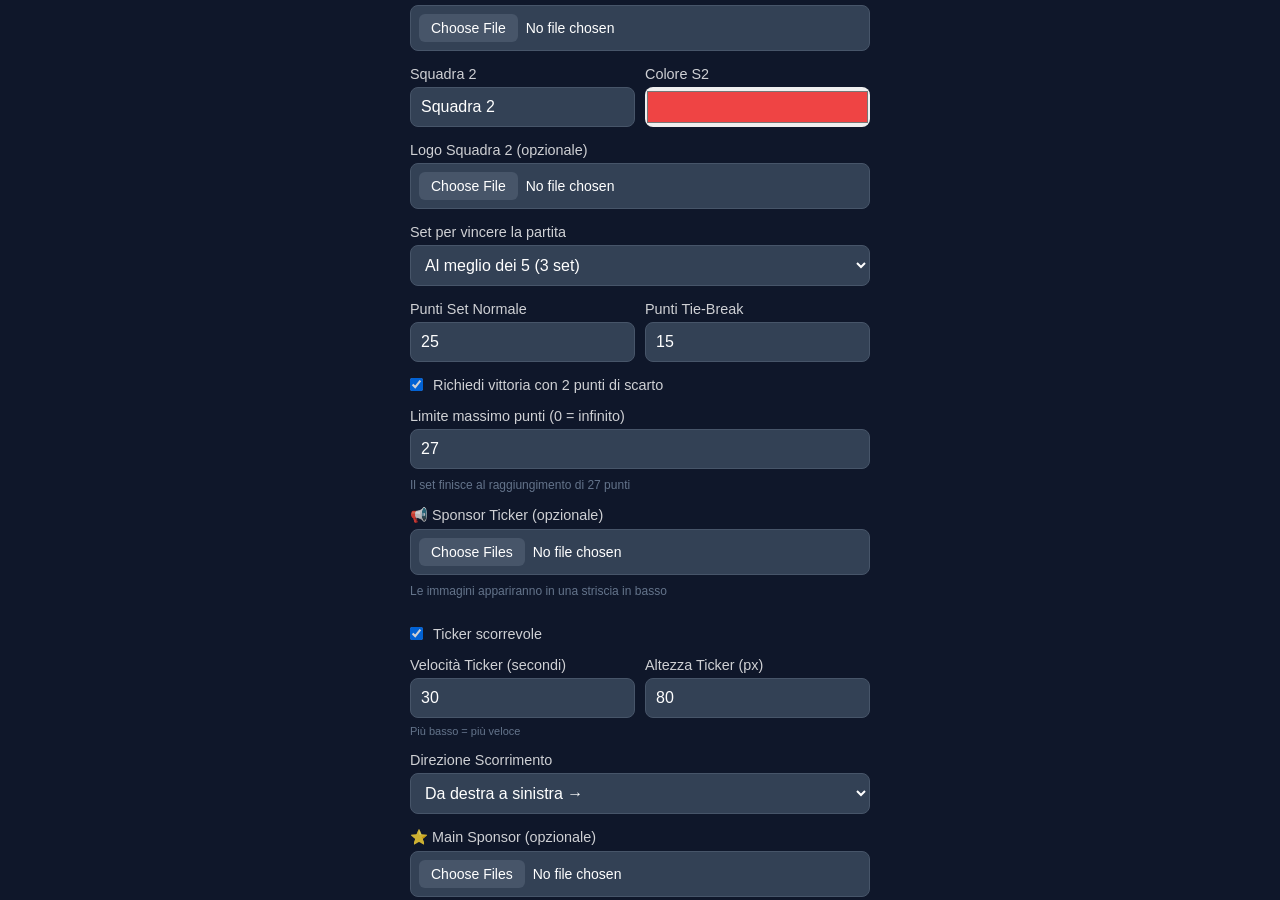
==== commit b9379cad: "Update index.html" ====
--- a/index.html
+++ b/index.html
@@ -21,7 +21,6 @@
             touch-action: none;
         }
 
-        /* SETUP SCREEN */
         #setup-screen {
             padding: 20px;
             max-width: 500px;
@@ -113,7 +112,6 @@
             transform: scale(0.98);
         }
 
-        /* GAME SCREEN */
         #game-screen {
             display: none;
             height: 100dvh;
@@ -129,6 +127,7 @@
             background: rgba(15, 23, 42, 0.9);
             border-bottom: 1px solid #334155;
             gap: 12px;
+            flex-shrink: 0;
         }
 
         .top-bar-left {
@@ -193,25 +192,6 @@
             font-size: 14px;
             color: rgba(255,255,255,0.5);
             margin-top: 2px;
-        }
-
-        .first-to-target {
-            padding: 4px 12px;
-            border-radius: 20px;
-            background: rgba(234, 179, 8, 0.2);
-            border: 1px solid rgba(234, 179, 8, 0.5);
-            animation: pulse 2s infinite;
-        }
-
-        .first-to-target span {
-            color: #fde047;
-            font-size: 12px;
-            font-weight: bold;
-        }
-
-        .action-buttons {
-            display: flex;
-            gap: 4px;
         }
 
         .action-btn {
@@ -487,7 +467,6 @@
             }
         }
 
-        /* MODALS */
         .modal-overlay {
             position: fixed;
             top: 0;
@@ -659,7 +638,6 @@
             letter-spacing: 0.05em;
         }
 
-        /* SPONSOR TICKER */
         .sponsor-ticker {
             width: 100%;
             height: 80px;
@@ -668,6 +646,7 @@
             overflow: hidden;
             position: relative;
             display: none;
+            flex-shrink: 0;
         }
 
         .sponsor-ticker.active {
@@ -693,26 +672,28 @@
             padding-left: 12px;
         }
 
+        .sponsor-ticker-wrapper {
+            position: absolute;
+            top: 0;
+            left: 0;
+            right: 0;
+            bottom: 0;
+            overflow: hidden;
+        }
+
         .sponsor-ticker-track {
             display: flex;
             align-items: center;
             height: 100%;
-            padding: 0 120px;
+            position: absolute;
             white-space: nowrap;
-        }
-
-        .sponsor-ticker-track.scrolling {
-            animation: ticker-scroll var(--ticker-speed, 30s) linear infinite;
-        }
-
-        .sponsor-ticker-track.scrolling:hover {
-            animation-play-state: paused;
+            will-change: transform;
         }
 
         .sponsor-item {
             flex-shrink: 0;
             height: 60px;
-            margin: 0;
+            margin: 0 30px;
             display: inline-flex;
             align-items: center;
             justify-content: center;
@@ -733,24 +714,15 @@
             filter: brightness(1.1);
         }
 
-        @keyframes ticker-scroll {
-            0% {
-                transform: translateX(0);
-            }
-            100% {
-                transform: translateX(-50%);
-            }
-        }
-
-        /* MAIN SPONSOR OVERLAY */
         .main-sponsor-overlay {
             position: absolute;
             top: 50%;
             left: 50%;
             transform: translate(-50%, -50%);
-            width: 80%;
-            max-width: 400px;
-            height: 200px;
+            width: 60%;
+            max-width: 300px;
+            height: 40%;
+            max-height: 200px;
             display: flex;
             align-items: center;
             justify-content: center;
@@ -771,7 +743,24 @@
             filter: drop-shadow(0 4px 12px rgba(0,0,0,0.5));
         }
 
-        /* EDIT PANEL */
+        @media (orientation: portrait) {
+            .main-sponsor-overlay {
+                width: 80%;
+                max-width: 250px;
+                height: 25%;
+                max-height: 150px;
+            }
+        }
+
+        @media (max-width: 768px) and (orientation: portrait) {
+            .main-sponsor-overlay {
+                width: 90%;
+                max-width: 200px;
+                height: 20%;
+                max-height: 120px;
+            }
+        }
+
         .edit-panel {
             position: fixed;
             top: 0;
@@ -839,22 +828,14 @@
                 font-size: 10px;
             }
 
-            .sponsor-ticker-track {
-                padding: 0 90px;
-            }
-
             .sponsor-item {
                 height: 45px;
+                margin: 0 20px;
                 padding: 6px 12px;
             }
 
             .sponsor-item img {
                 max-width: 100px;
-            }
-
-            .main-sponsor-overlay {
-                width: 90%;
-                height: 150px;
             }
 
             .edit-panel {
@@ -882,7 +863,6 @@
     </style>
 </head>
 <body>
-    <!-- SETUP SCREEN -->
     <div id="setup-screen">
         <h1 style="text-align:center; font-size:1.875rem; font-weight:bold; margin-bottom:8px;">🏐 Tabellone Pallavolo</h1>
         <p style="text-align:center; color:#94a3b8; font-size:14px; margin-bottom:24px;">Configura la partita</p>
@@ -955,7 +935,7 @@
         </div>
 
         <div class="form-group">
-            <label>📢 Sponsor Ticker (opzionale - seleziona più immagini)</label>
+            <label>📢 Sponsor Ticker (opzionale)</label>
             <input type="file" id="sponsor-images" accept="image/*" multiple onchange="previewSponsors()">
             <p style="font-size:12px; color:#64748b; margin-top:4px;">Le immagini appariranno in una striscia in basso</p>
             <div id="sponsor-preview-container" style="display:flex; flex-wrap:wrap; gap:8px; margin-top:8px;"></div>
@@ -964,7 +944,7 @@
         <div class="form-group">
             <label style="display:flex; align-items:center; gap:10px;">
                 <input type="checkbox" id="sponsor-scroll" checked>
-                Ticker scorrevole (se deselezionato, mostra fisso)
+                Ticker scorrevole
             </label>
         </div>
 
@@ -981,22 +961,29 @@
         </div>
 
         <div class="form-group">
-            <label>⭐ Main Sponsor (opzionale - appare al centro con dissolvenza)</label>
+            <label>Direzione Scorrimento</label>
+            <select id="ticker-direction">
+                <option value="rtl" selected>Da destra a sinistra →</option>
+                <option value="ltr">Da sinistra a destra ←</option>
+            </select>
+        </div>
+
+        <div class="form-group">
+            <label>⭐ Main Sponsor (opzionale)</label>
             <input type="file" id="main-sponsor-images" accept="image/*" multiple onchange="previewMainSponsors()">
-            <p style="font-size:12px; color:#64748b; margin-top:4px;">Appariranno al centro del punteggio a rotazione</p>
+            <p style="font-size:12px; color:#64748b; margin-top:4px;">Appariranno al centro con dissolvenza</p>
             <div id="main-sponsor-preview-container" style="display:flex; flex-wrap:wrap; gap:8px; margin-top:8px;"></div>
         </div>
 
         <div class="form-group">
             <label>Intervallo Main Sponsor (secondi)</label>
             <input type="number" id="main-sponsor-interval" value="10" min="3" max="60">
-            <p style="font-size:11px; color:#64748b; margin-top:2px;">Ogni quanti secondi cambiare sponsor</p>
+            <p style="font-size:11px; color:#64748b; margin-top:2px;">Ogni quanti secondi cambiare</p>
         </div>
 
         <button class="primary-btn" onclick="startGame()">🏐 Inizia Partita</button>
     </div>
 
-    <!-- GAME SCREEN -->
     <div id="game-screen">
         <div class="top-bar">
             <div class="top-bar-left">
@@ -1058,19 +1045,18 @@
                 <div class="hint">Tap = +1 | Pressione lunga = -1</div>
             </div>
 
-            <!-- MAIN SPONSOR OVERLAY -->
             <div class="main-sponsor-overlay" id="main-sponsor-overlay">
                 <img id="main-sponsor-img" src="" alt="Main Sponsor">
             </div>
         </div>
 
-        <!-- SPONSOR TICKER -->
         <div class="sponsor-ticker" id="sponsor-ticker">
             <div class="sponsor-ticker-label">SPONSOR</div>
-            <div class="sponsor-ticker-track" id="sponsor-ticker-track"></div>
-        </div>
-
-        <!-- EDIT PANEL -->
+            <div class="sponsor-ticker-wrapper">
+                <div class="sponsor-ticker-track" id="sponsor-ticker-track"></div>
+            </div>
+        </div>
+
         <div class="edit-panel" id="edit-panel">
             <div class="edit-panel-header">
                 <div class="edit-panel-title">⚙️ Modifica Dati</div>
@@ -1111,7 +1097,6 @@
                 <div class="form-group" style="margin-bottom:12px;">
                     <label>Nuove immagini sponsor</label>
                     <input type="file" id="edit-sponsor-images" accept="image/*" multiple onchange="updateSponsors()">
-                    <p style="font-size:11px; color:#94a3b8; margin-top:4px;">Sostituiranno gli sponsor attuali</p>
                 </div>
                 <div class="form-group" style="margin-bottom:12px;">
                     <label>Velocità (secondi)</label>
@@ -1127,6 +1112,13 @@
                         Ticker scorrevole
                     </label>
                 </div>
+                <div class="form-group" style="margin-bottom:12px;">
+                    <label>Direzione Scorrimento</label>
+                    <select id="edit-ticker-direction">
+                        <option value="rtl">Da destra a sinistra →</option>
+                        <option value="ltr">Da sinistra a destra ←</option>
+                    </select>
+                </div>
                 <button class="action-btn" style="width:100%; margin-top:12px; padding:10px;" onclick="applyTickerChanges()">Applica Modifiche Ticker</button>
             </div>
 
@@ -1145,7 +1137,6 @@
         </div>
     </div>
 
-    <!-- SET WON MODAL -->
     <div class="modal-overlay" id="modal-set">
         <div class="modal-content">
             <div style="font-size:3rem; margin-bottom:12px;">🎉</div>
@@ -1156,7 +1147,6 @@
         </div>
     </div>
 
-    <!-- HISTORY MODAL -->
     <div class="modal-overlay" id="modal-history">
         <div class="modal-content">
             <div style="display:flex; justify-content:space-between; align-items:center; margin-bottom:16px;">
@@ -1170,7 +1160,6 @@
         </div>
     </div>
 
-    <!-- VICTORY SCREEN -->
     <div class="victory-screen" id="victory-screen">
         <div class="victory-content">
             <div class="trophy">🏆</div>
@@ -1188,7 +1177,6 @@
     </div>
 
     <script>
-        // Game State
         const state = {
             config: {},
             scores: [0, 0],
@@ -1206,18 +1194,19 @@
             sponsorScroll: true,
             tickerSpeed: 30,
             tickerHeight: 80,
+            tickerDirection: 'rtl',
             mainSponsorImages: [],
             mainSponsorInterval: 10,
             mainSponsorTimer: null,
-            currentMainSponsorIndex: 0
+            currentMainSponsorIndex: 0,
+            tickerAnimationId: null,
+            tickerPosition: 0
         };
 
-        // Setup toggle for cap
         document.getElementById('require-diff').addEventListener('change', function() {
             document.getElementById('cap-wrapper').style.display = this.checked ? 'block' : 'none';
         });
 
-        // Logo preview and storage
         function previewLogo(teamNum) {
             const input = document.getElementById(`team${teamNum}-logo`);
             const preview = document.getElementById(`logo-preview-${teamNum}`);
@@ -1239,7 +1228,6 @@
             }
         }
 
-        // Sponsor preview and storage
         function previewSponsors() {
             const input = document.getElementById('sponsor-images');
             const previewContainer = document.getElementById('sponsor-preview-container');
@@ -1249,7 +1237,7 @@
             const files = input.files;
             if (files.length === 0) return;
 
-            Array.from(files).forEach((file, index) => {
+            Array.from(files).forEach((file) => {
                 const reader = new FileReader();
                 reader.onload = function(e) {
                     state.sponsorImages.push(e.target.result);
@@ -1263,7 +1251,6 @@
             });
         }
 
-        // Main sponsor preview and storage
         function previewMainSponsors() {
             const input = document.getElementById('main-sponsor-images');
             const previewContainer = document.getElementById('main-sponsor-preview-container');
@@ -1273,7 +1260,7 @@
             const files = input.files;
             if (files.length === 0) return;
 
-            Array.from(files).forEach((file, index) => {
+            Array.from(files).forEach((file) => {
                 const reader = new FileReader();
                 reader.onload = function(e) {
                     state.mainSponsorImages.push(e.target.result);
@@ -1314,6 +1301,7 @@
             state.sponsorScroll = document.getElementById('sponsor-scroll').checked;
             state.tickerSpeed = parseInt(document.getElementById('ticker-speed').value) || 30;
             state.tickerHeight = parseInt(document.getElementById('ticker-height').value) || 80;
+            state.tickerDirection = document.getElementById('ticker-direction').value || 'rtl';
             state.mainSponsorInterval = parseInt(document.getElementById('main-sponsor-interval').value) || 10;
 
             loadLogos();
@@ -1347,50 +1335,84 @@
             const ticker = document.getElementById('sponsor-ticker');
             const track = document.getElementById('sponsor-ticker-track');
             
-            // Applica altezza ticker
+            if (state.tickerAnimationId) {
+                cancelAnimationFrame(state.tickerAnimationId);
+                state.tickerAnimationId = null;
+            }
+            
             ticker.style.height = state.tickerHeight + 'px';
             
-            // Se non ci sono sponsor, nascondi il ticker
             if (!state.sponsorImages || state.sponsorImages.length === 0) {
                 ticker.classList.remove('active');
                 return;
             }
 
-            // Mostra il ticker
             ticker.classList.add('active');
             track.innerHTML = '';
-            track.style.justifyContent = '';
-
-            // Crea gli elementi sponsor (duplicati per effetto loop continuo)
-            const createSponsorItems = () => {
-                state.sponsorImages.forEach(src => {
-                    const item = document.createElement('div');
-                    item.className = 'sponsor-item';
-                    item.innerHTML = `<img src="${src}" alt="Sponsor">`;
-                    track.appendChild(item);
-                });
-            };
-
-            // Crea tre set di sponsor per loop continuo senza spazi
-            createSponsorItems();
-            createSponsorItems();
-            createSponsorItems();
-
-            // Applica velocità personalizzata
-            track.style.setProperty('--ticker-speed', state.tickerSpeed + 's');
-
-            // Applica o rimuovi l'animazione di scorrimento
+
+            state.sponsorImages.forEach(src => {
+                const item = document.createElement('div');
+                item.className = 'sponsor-item';
+                item.innerHTML = `<img src="${src}" alt="Sponsor">`;
+                track.appendChild(item);
+            });
+
+            const originalWidth = track.scrollWidth;
+
             if (state.sponsorScroll) {
-                track.classList.add('scrolling');
+                startTickerAnimation(originalWidth);
             } else {
-                track.classList.remove('scrolling');
-                // Se non scorre, centra gli sponsor
-                track.style.justifyContent = 'center';
-            }
+                const wrapper = track.parentElement;
+                const wrapperWidth = wrapper.offsetWidth;
+                const startPos = (wrapperWidth - originalWidth) / 2;
+                track.style.transform = `translateX(${startPos}px)`;
+            }
+        }
+
+        function startTickerAnimation(originalWidth) {
+            const track = document.getElementById('sponsor-ticker-track');
+            const wrapper = track.parentElement;
+            const wrapperWidth = wrapper.offsetWidth;
+            
+            const totalDistance = originalWidth + wrapperWidth;
+            const pixelsPerSecond = totalDistance / state.tickerSpeed;
+            
+            if (state.tickerDirection === 'rtl') {
+                state.tickerPosition = wrapperWidth;
+            } else {
+                state.tickerPosition = -originalWidth;
+            }
+            
+            let lastTimestamp = null;
+
+            function animate(currentTimestamp) {
+                if (!lastTimestamp) lastTimestamp = currentTimestamp;
+                const deltaTime = (currentTimestamp - lastTimestamp) / 1000;
+                lastTimestamp = currentTimestamp;
+
+                if (state.tickerDirection === 'rtl') {
+                    state.tickerPosition -= pixelsPerSecond * deltaTime;
+
+                    if (state.tickerPosition <= -originalWidth) {
+                        state.tickerPosition = wrapperWidth;
+                    }
+                } else {
+                    state.tickerPosition += pixelsPerSecond * deltaTime;
+
+                    if (state.tickerPosition >= wrapperWidth) {
+                        state.tickerPosition = -originalWidth;
+                    }
+                }
+
+                track.style.transform = `translateX(${state.tickerPosition}px)`;
+
+                state.tickerAnimationId = requestAnimationFrame(animate);
+            }
+
+            state.tickerAnimationId = requestAnimationFrame(animate);
         }
 
         function startMainSponsorRotation() {
-            // Ferma timer precedente se esiste
             if (state.mainSponsorTimer) {
                 clearInterval(state.mainSponsorTimer);
             }
@@ -1398,7 +1420,6 @@
             const overlay = document.getElementById('main-sponsor-overlay');
             const img = document.getElementById('main-sponsor-img');
 
-            // Se non ci sono main sponsor, nascondi l'overlay
             if (!state.mainSponsorImages || state.mainSponsorImages.length === 0) {
                 overlay.classList.remove('visible');
                 return;
@@ -1406,24 +1427,19 @@
 
             state.currentMainSponsorIndex = 0;
 
-            // Funzione per mostrare lo sponsor corrente
             const showCurrentSponsor = () => {
                 img.src = state.mainSponsorImages[state.currentMainSponsorIndex];
                 overlay.classList.add('visible');
 
-                // Dopo 3 secondi, nascondi con dissolvenza
                 setTimeout(() => {
                     overlay.classList.remove('visible');
                 }, 3000);
 
-                // Passa al prossimo sponsor
                 state.currentMainSponsorIndex = (state.currentMainSponsorIndex + 1) % state.mainSponsorImages.length;
             };
 
-            // Mostra il primo sponsor immediatamente
             showCurrentSponsor();
 
-            // Poi ripeti ogni intervallo configurato
             state.mainSponsorTimer = setInterval(() => {
                 showCurrentSponsor();
             }, state.mainSponsorInterval * 1000);
@@ -1718,6 +1734,10 @@
                     clearInterval(state.mainSponsorTimer);
                     state.mainSponsorTimer = null;
                 }
+                if (state.tickerAnimationId) {
+                    cancelAnimationFrame(state.tickerAnimationId);
+                    state.tickerAnimationId = null;
+                }
                 document.getElementById('team1-logo').value = '';
                 document.getElementById('team2-logo').value = '';
                 document.getElementById('sponsor-images').value = '';
@@ -1741,6 +1761,10 @@
                 clearInterval(state.mainSponsorTimer);
                 state.mainSponsorTimer = null;
             }
+            if (state.tickerAnimationId) {
+                cancelAnimationFrame(state.tickerAnimationId);
+                state.tickerAnimationId = null;
+            }
             document.getElementById('team1-logo').value = '';
             document.getElementById('team2-logo').value = '';
             document.getElementById('sponsor-images').value = '';
@@ -1751,11 +1775,9 @@
             document.getElementById('main-sponsor-preview-container').innerHTML = '';
         }
 
-        // EDIT PANEL FUNCTIONS
         function openEditPanel() {
             const panel = document.getElementById('edit-panel');
             
-            // Popola i campi con i valori attuali
             document.getElementById('edit-team1-name').value = state.config.team1Name;
             document.getElementById('edit-team1-color').value = state.config.team1Color;
             document.getElementById('edit-team2-name').value = state.config.team2Name;
@@ -1763,6 +1785,7 @@
             document.getElementById('edit-ticker-speed').value = state.tickerSpeed;
             document.getElementById('edit-ticker-height').value = state.tickerHeight;
             document.getElementById('edit-sponsor-scroll').checked = state.sponsorScroll;
+            document.getElementById('edit-ticker-direction').value = state.tickerDirection;
             document.getElementById('edit-main-sponsor-interval').value = state.mainSponsorInterval;
             
             panel.classList.add('open');
@@ -1773,13 +1796,11 @@
         }
 
         function applyTeamChanges() {
-            // Aggiorna configurazione
             state.config.team1Name = document.getElementById('edit-team1-name').value || 'Squadra 1';
             state.config.team1Color = document.getElementById('edit-team1-color').value;
             state.config.team2Name = document.getElementById('edit-team2-name').value || 'Squadra 2';
             state.config.team2Color = document.getElementById('edit-team2-color').value;
 
-            // Aggiorna UI
             document.getElementById('zone-team1').style.backgroundColor = state.config.team1Color;
             document.getElementById('zone-team2').style.backgroundColor = state.config.team2Color;
             document.getElementById('display-name-1').textContent = state.config.team1Name;
@@ -1819,7 +1840,6 @@
                 reader.onload = function(e) {
                     state.sponsorImages.push(e.target.result);
                     
-                    // Quando tutti i file sono stati caricati, aggiorna il ticker
                     if (state.sponsorImages.length === files.length) {
                         loadSponsors();
                     }
@@ -1832,6 +1852,7 @@
             state.tickerSpeed = parseInt(document.getElementById('edit-ticker-speed').value) || 30;
             state.tickerHeight = parseInt(document.getElementById('edit-ticker-height').value) || 80;
             state.sponsorScroll = document.getElementById('edit-sponsor-scroll').checked;
+            state.tickerDirection = document.getElementById('edit-ticker-direction').value || 'rtl';
 
             loadSponsors();
             alert('✅ Modifiche ticker applicate!');
@@ -1856,7 +1877,6 @@
         function applyMainSponsorChanges() {
             state.mainSponsorInterval = parseInt(document.getElementById('edit-main-sponsor-interval').value) || 10;
             
-            // Se sono state caricate nuove immagini, riavvia la rotazione
             if (state.mainSponsorImages.length > 0) {
                 startMainSponsorRotation();
                 alert('✅ Modifiche main sponsor applicate!');
@@ -1919,6 +1939,10 @@
                 } else {
                     court.style.flexDirection = window.innerWidth > window.innerHeight ? 'row' : 'column';
                 }
+                
+                if (state.sponsorScroll && state.sponsorImages.length > 0) {
+                    loadSponsors();
+                }
             }
         });
     </script>
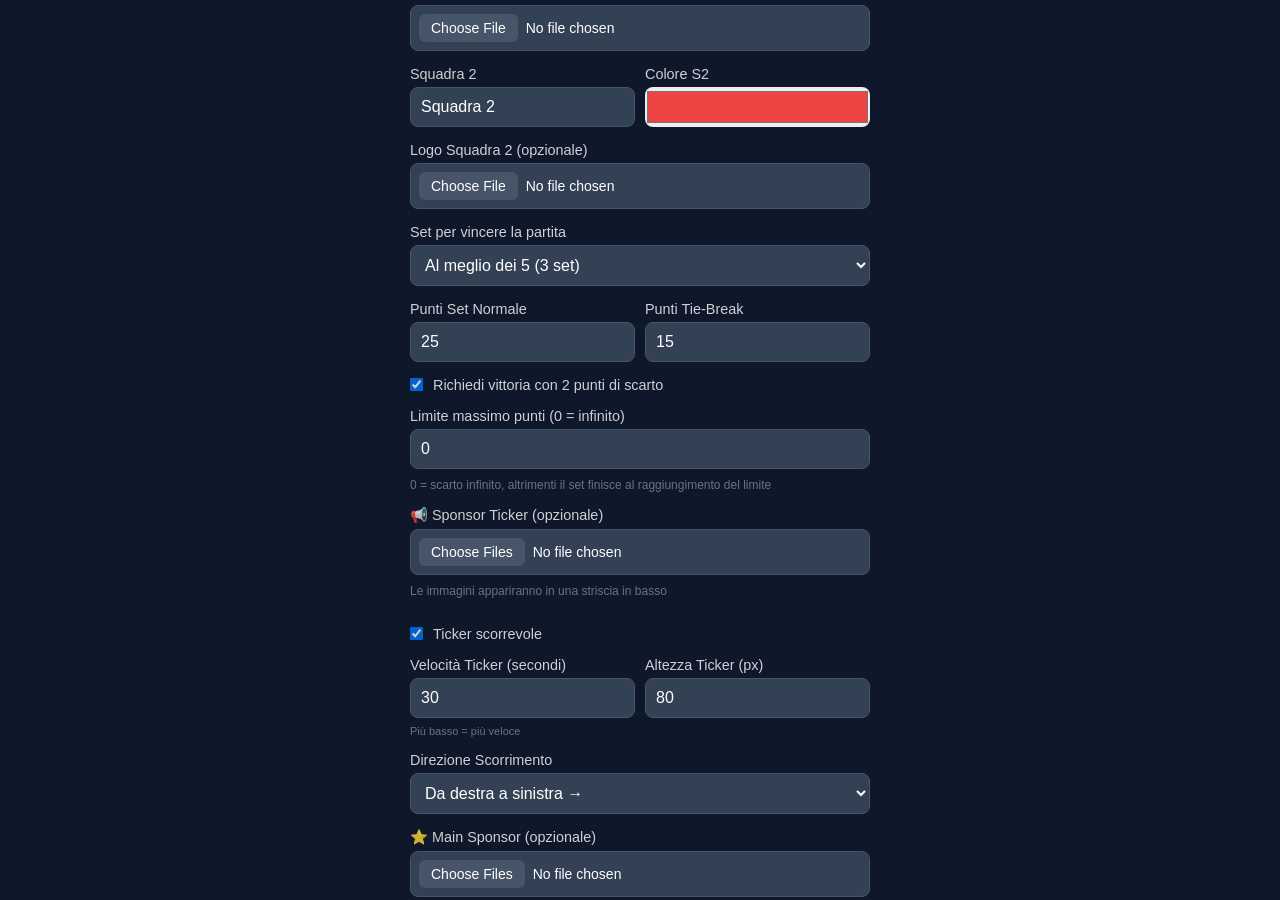
==== commit fce883d4: "Update index.html" ====
--- a/index.html
+++ b/index.html
@@ -930,10 +930,10 @@
 
         <div class="form-group" id="cap-wrapper">
             <label>Limite massimo punti (0 = infinito)</label>
-            <input type="number" id="point-cap" value="27" min="0">
-            <p style="font-size:12px; color:#64748b; margin-top:4px;">Il set finisce al raggiungimento di 27 punti</p>
-        </div>
-
+            <input type="number" id="point-cap" value="0" min="0">
+            <p style="font-size:12px; color:#64748b; margin-top:4px;">0 = scarto infinito, altrimenti il set finisce al raggiungimento del limite</p>
+        </div>
+        
         <div class="form-group">
             <label>📢 Sponsor Ticker (opzionale)</label>
             <input type="file" id="sponsor-images" accept="image/*" multiple onchange="previewSponsors()">
